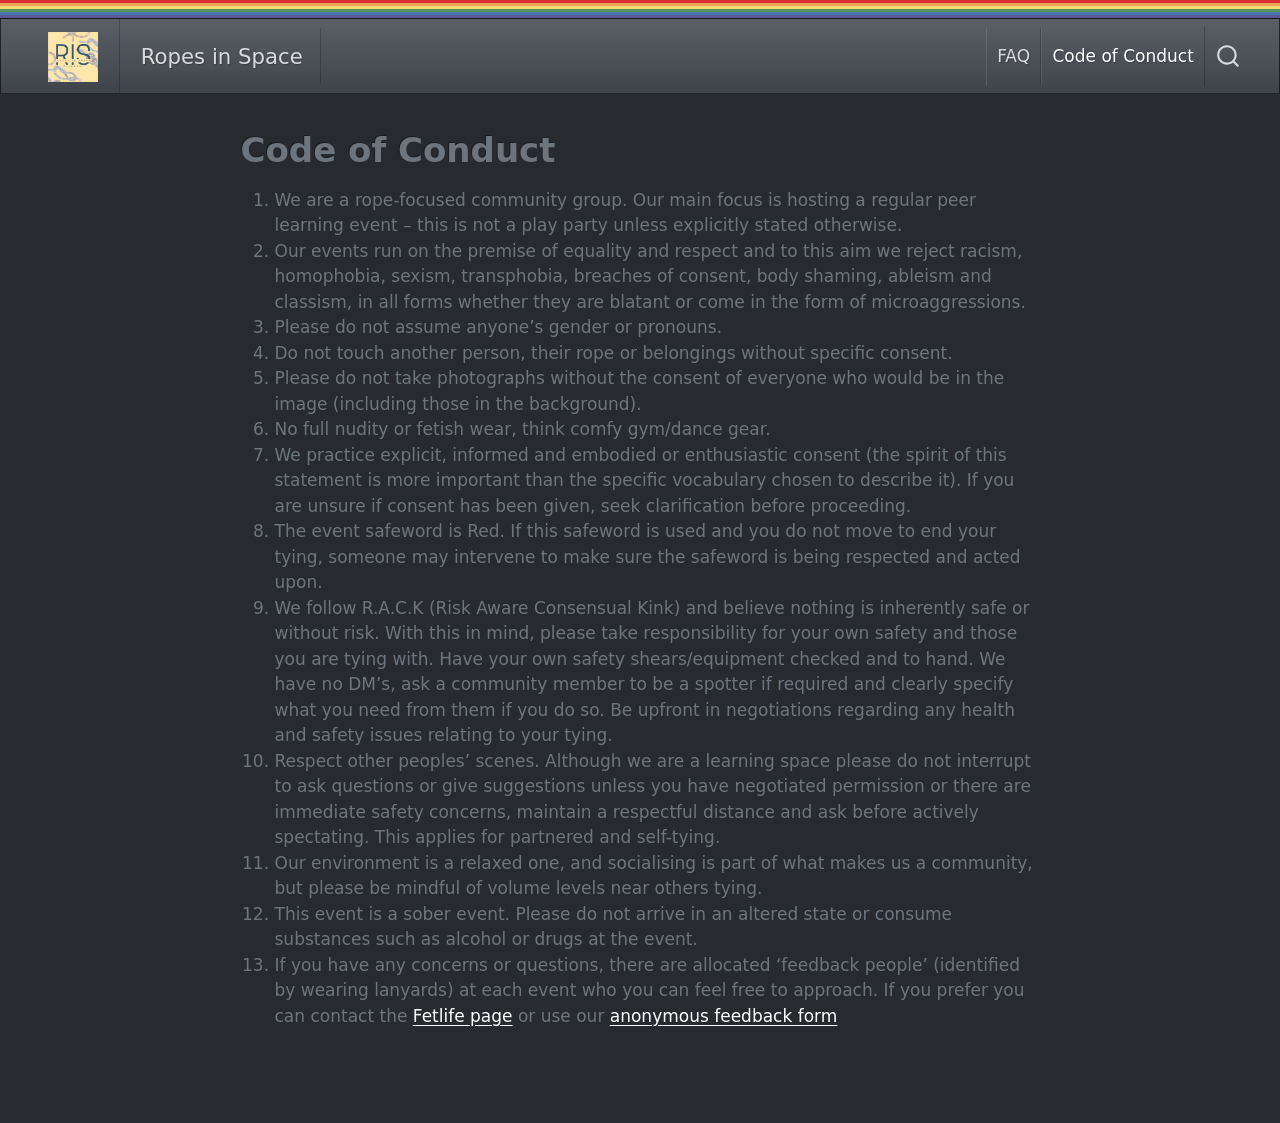
==== docs/codeofconduct.html @ 4fb660e4 "first draft" ====
<!DOCTYPE html>
<html xmlns="http://www.w3.org/1999/xhtml" lang="en" xml:lang="en"><head>

<meta charset="utf-8">
<meta name="generator" content="quarto-1.9.38">

<meta name="viewport" content="width=device-width, initial-scale=1.0, user-scalable=yes">


<title>codeofconduct – Ropes in Space</title>
<style>
/* Default styles provided by pandoc.
** See https://pandoc.org/MANUAL.html#variables-for-html for config info.
*/
code{white-space: pre-wrap;}
span.smallcaps{font-variant: small-caps;}
div.columns{display: flex; gap: min(4vw, 1.5em);}
div.column{flex: auto; overflow-x: auto;}
div.hanging-indent{margin-left: 1.5em; text-indent: -1.5em;}
ul.task-list{list-style: none;}
ul.task-list li input[type="checkbox"] {
  width: 0.8em;
  margin: 0 0.8em 0.2em -1em; /* quarto-specific, see https://github.com/quarto-dev/quarto-cli/issues/4556 */ 
  vertical-align: middle;
}
</style>


<script src="site_libs/quarto-nav/quarto-nav.js"></script>
<script src="site_libs/quarto-nav/headroom.min.js"></script>
<script src="site_libs/clipboard/clipboard.min.js"></script>
<script src="site_libs/quarto-search/autocomplete.umd.js"></script>
<script src="site_libs/quarto-search/fuse.min.js"></script>
<script src="site_libs/quarto-search/quarto-search.js"></script>
<meta name="quarto:offset" content="./">
<link href=".//images/favicon.ico" rel="icon">
<script src="site_libs/quarto-html/quarto.js" type="module"></script>
<script src="site_libs/quarto-html/tabsets/tabsets.js" type="module"></script>
<script src="site_libs/quarto-html/popper.min.js"></script>
<script src="site_libs/quarto-html/tippy.umd.min.js"></script>
<script src="site_libs/quarto-html/anchor.min.js"></script>
<link href="site_libs/quarto-html/tippy.css" rel="stylesheet">
<link href="site_libs/quarto-html/quarto-syntax-highlighting-dark-0a6b7249c26820e032cb0bd839ff02b1.css" rel="stylesheet" id="quarto-text-highlighting-styles">
<script src="site_libs/bootstrap/bootstrap.min.js"></script>
<link href="site_libs/bootstrap/bootstrap-icons.css" rel="stylesheet">
<link href="site_libs/bootstrap/bootstrap-3f2251fd1662f09b24a40c8776ba697e.min.css" rel="stylesheet" append-hash="true" id="quarto-bootstrap" data-mode="dark">
<script id="quarto-search-options" type="application/json">{
  "location": "navbar",
  "copy-button": false,
  "collapse-after": 3,
  "panel-placement": "end",
  "type": "overlay",
  "limit": 50,
  "keyboard-shortcut": [
    "f",
    "/",
    "s"
  ],
  "show-item-context": false,
  "language": {
    "search-no-results-text": "No results",
    "search-matching-documents-text": "matching documents",
    "search-copy-link-title": "Copy link to search",
    "search-hide-matches-text": "Hide additional matches",
    "search-more-match-text": "more match in this document",
    "search-more-matches-text": "more matches in this document",
    "search-clear-button-title": "Clear",
    "search-text-placeholder": "",
    "search-detached-cancel-button-title": "Cancel",
    "search-submit-button-title": "Submit",
    "search-label": "Search"
  }
}</script>


<link rel="stylesheet" href="styles.css">
</head>

<body class="nav-fixed fullcontent quarto-light">

<div id="quarto-search-results"></div>
  <header id="quarto-header" class="headroom fixed-top">
    <nav class="navbar navbar-expand-lg " data-bs-theme="dark">
      <div class="navbar-container container-fluid">
      <div class="navbar-brand-container mx-auto">
    <a href="./index.html" class="navbar-brand navbar-brand-logo">
    <img src="./images/logo.png" alt="" class="navbar-logo light-content">
    <img src="./images/logo.png" alt="" class="navbar-logo dark-content">
    </a>
    <a class="navbar-brand" href="./index.html">
    <span class="navbar-title">Ropes in Space</span>
    </a>
  </div>
            <div id="quarto-search" class="" title="Search"></div>
          <button class="navbar-toggler" type="button" data-bs-toggle="collapse" data-bs-target="#navbarCollapse" aria-controls="navbarCollapse" role="menu" aria-expanded="false" aria-label="Toggle navigation" onclick="if (window.quartoToggleHeadroom) { window.quartoToggleHeadroom(); }">
  <span class="navbar-toggler-icon"></span>
</button>
          <div class="collapse navbar-collapse" id="navbarCollapse">
            <ul class="navbar-nav navbar-nav-scroll ms-auto">
  <li class="nav-item">
    <a class="nav-link" href="./faq.html"> 
<span class="menu-text">FAQ</span></a>
  </li>  
  <li class="nav-item">
    <a class="nav-link active" href="./codeofconduct.html" aria-current="page"> 
<span class="menu-text">Code of Conduct</span></a>
  </li>  
</ul>
          </div> <!-- /navcollapse -->
            <div class="quarto-navbar-tools">
</div>
      </div> <!-- /container-fluid -->
    </nav>
</header>
<!-- content -->
<div id="quarto-content" class="quarto-container page-columns page-rows-contents page-layout-article page-navbar">
<!-- sidebar -->
<!-- margin-sidebar -->
    
<!-- main -->
<main class="content" id="quarto-document-content"><header id="title-block-header" class="quarto-title-block"></header>




<section id="code-of-conduct" class="level1">
<h1>Code of Conduct</h1>
<ol type="1">
<li>We are a rope-focused community group. Our main focus is hosting a regular peer learning event – this is not a play party unless explicitly stated otherwise.</li>
<li>Our events run on the premise of equality and respect and to this aim we reject racism, homophobia, sexism, transphobia, breaches of consent, body shaming, ableism and classism, in all forms whether they are blatant or come in the form of microaggressions.</li>
<li>Please do not assume anyone’s gender or pronouns.</li>
<li>Do not touch another person, their rope or belongings without specific consent.</li>
<li>Please do not take photographs without the consent of everyone who would be in the image (including those in the background).</li>
<li>No full nudity or fetish wear, think comfy gym/dance gear.</li>
<li>We practice explicit, informed and embodied or enthusiastic consent (the spirit of this statement is more important than the specific vocabulary chosen to describe it). If you are unsure if consent has been given, seek clarification before proceeding.</li>
<li>The event safeword is Red. If this safeword is used and you do not move to end your tying, someone may intervene to make sure the safeword is being respected and acted upon.</li>
<li>We follow R.A.C.K (Risk Aware Consensual Kink) and believe nothing is inherently safe or without risk. With this in mind, please take responsibility for your own safety and those you are tying with. Have your own safety shears/equipment checked and to hand. We have no DM’s, ask a community member to be a spotter if required and clearly specify what you need from them if you do so. Be upfront in negotiations regarding any health and safety issues relating to your tying.</li>
<li>Respect other peoples’ scenes. Although we are a learning space please do not interrupt to ask questions or give suggestions unless you have negotiated permission or there are immediate safety concerns, maintain a respectful distance and ask before actively spectating. This applies for partnered and self-tying.</li>
<li>Our environment is a relaxed one, and socialising is part of what makes us a community, but please be mindful of volume levels near others tying.</li>
<li>This event is a sober event. Please do not arrive in an altered state or consume substances such as alcohol or drugs at the event.</li>
<li>If you have any concerns or questions, there are allocated ‘feedback people’ (identified by wearing lanyards) at each event who you can feel free to approach. If you prefer you can contact the <a href="https://fetlife.com/RopesinSpace">Fetlife page</a> or use our <a href="https://cryptpad.fr/form/#/2/form/view/2Kucmewitfv0oagyICsxCB-IBkiVIi0zs49H5VQJM1k/">anonymous feedback form</a></li>
</ol>


</section>

</main> <!-- /main -->
<script id="quarto-html-after-body" type="application/javascript">
  window.document.addEventListener("DOMContentLoaded", function (event) {
    const icon = "";
    const anchorJS = new window.AnchorJS();
    anchorJS.options = {
      placement: 'right',
      icon: icon
    };
    anchorJS.add('.anchored');
    const isCodeAnnotation = (el) => {
      for (const clz of el.classList) {
        if (clz.startsWith('code-annotation-')) {                     
          return true;
        }
      }
      return false;
    }
    const onCopySuccess = function(e) {
      // button target
      const button = e.trigger;
      // don't keep focus
      button.blur();
      // flash "checked"
      button.classList.add('code-copy-button-checked');
      var currentTitle = button.getAttribute("title");
      button.setAttribute("title", "Copied!");
      let tooltip;
      if (window.bootstrap) {
        button.setAttribute("data-bs-toggle", "tooltip");
        button.setAttribute("data-bs-placement", "left");
        button.setAttribute("data-bs-title", "Copied!");
        tooltip = new bootstrap.Tooltip(button, 
          { trigger: "manual", 
            customClass: "code-copy-button-tooltip",
            offset: [0, -8]});
        tooltip.show();    
      }
      setTimeout(function() {
        if (tooltip) {
          tooltip.hide();
          button.removeAttribute("data-bs-title");
          button.removeAttribute("data-bs-toggle");
          button.removeAttribute("data-bs-placement");
        }
        button.setAttribute("title", currentTitle);
        button.classList.remove('code-copy-button-checked');
      }, 1000);
      // clear code selection
      e.clearSelection();
    }
    const getTextToCopy = function(trigger) {
      const outerScaffold = trigger.parentElement.cloneNode(true);
      const codeEl = outerScaffold.querySelector('code');
      for (const childEl of codeEl.children) {
        if (isCodeAnnotation(childEl)) {
          childEl.remove();
        }
      }
      return codeEl.innerText;
    }
    const clipboard = new window.ClipboardJS('.code-copy-button:not([data-in-quarto-modal])', {
      text: getTextToCopy
    });
    clipboard.on('success', onCopySuccess);
    if (window.document.getElementById('quarto-embedded-source-code-modal')) {
      const clipboardModal = new window.ClipboardJS('.code-copy-button[data-in-quarto-modal]', {
        text: getTextToCopy,
        container: window.document.getElementById('quarto-embedded-source-code-modal')
      });
      clipboardModal.on('success', onCopySuccess);
    }
      var localhostRegex = new RegExp(/^(?:http|https):\/\/localhost\:?[0-9]*\//);
      var mailtoRegex = new RegExp(/^mailto:/);
        var filterRegex = new RegExp("https:\/\/ropesinspace\.github\.io");
      var isInternal = (href) => {
          return filterRegex.test(href) || localhostRegex.test(href) || mailtoRegex.test(href);
      }
      // Inspect non-navigation links and adorn them if external
     var links = window.document.querySelectorAll('a[href]:not(.nav-link):not(.navbar-brand):not(.toc-action):not(.sidebar-link):not(.sidebar-item-toggle):not(.pagination-link):not(.no-external):not([aria-hidden]):not(.dropdown-item):not(.quarto-navigation-tool):not(.about-link)');
      for (var i=0; i<links.length; i++) {
        const link = links[i];
        if (!isInternal(link.href)) {
          // undo the damage that might have been done by quarto-nav.js in the case of
          // links that we want to consider external
          if (link.dataset.originalHref !== undefined) {
            link.href = link.dataset.originalHref;
          }
        }
      }
    function tippyHover(el, contentFn, onTriggerFn, onUntriggerFn) {
      const config = {
        allowHTML: true,
        maxWidth: 500,
        delay: 100,
        arrow: false,
        appendTo: function(el) {
            return el.parentElement;
        },
        interactive: true,
        interactiveBorder: 10,
        theme: 'quarto',
        placement: 'bottom-start',
      };
      if (contentFn) {
        config.content = contentFn;
      }
      if (onTriggerFn) {
        config.onTrigger = onTriggerFn;
      }
      if (onUntriggerFn) {
        config.onUntrigger = onUntriggerFn;
      }
      window.tippy(el, config); 
    }
    const noterefs = window.document.querySelectorAll('a[role="doc-noteref"]');
    for (var i=0; i<noterefs.length; i++) {
      const ref = noterefs[i];
      tippyHover(ref, function() {
        // use id or data attribute instead here
        let href = ref.getAttribute('data-footnote-href') || ref.getAttribute('href');
        try { href = new URL(href).hash; } catch {}
        const id = href.replace(/^#\/?/, "");
        const note = window.document.getElementById(id);
        if (note) {
          return note.innerHTML;
        } else {
          return "";
        }
      });
    }
    const xrefs = window.document.querySelectorAll('a.quarto-xref');
    const processXRef = (id, note) => {
      // Strip column container classes
      const stripColumnClz = (el) => {
        el.classList.remove("page-full", "page-columns");
        if (el.children) {
          for (const child of el.children) {
            stripColumnClz(child);
          }
        }
      }
      stripColumnClz(note)
      if (id === null || id.startsWith('sec-')) {
        // Special case sections, only their first couple elements
        const container = document.createElement("div");
        if (note.children && note.children.length > 2) {
          container.appendChild(note.children[0].cloneNode(true));
          for (let i = 1; i < note.children.length; i++) {
            const child = note.children[i];
            if (child.tagName === "P" && child.innerText === "") {
              continue;
            } else {
              container.appendChild(child.cloneNode(true));
              break;
            }
          }
          if (window.Quarto?.typesetMath) {
            window.Quarto.typesetMath(container);
          }
          return container.innerHTML
        } else {
          if (window.Quarto?.typesetMath) {
            window.Quarto.typesetMath(note);
          }
          return note.innerHTML;
        }
      } else {
        // Remove any anchor links if they are present
        const anchorLink = note.querySelector('a.anchorjs-link');
        if (anchorLink) {
          anchorLink.remove();
        }
        if (window.Quarto?.typesetMath) {
          window.Quarto.typesetMath(note);
        }
        if (note.classList.contains("callout")) {
          return note.outerHTML;
        } else {
          return note.innerHTML;
        }
      }
    }
    for (var i=0; i<xrefs.length; i++) {
      const xref = xrefs[i];
      tippyHover(xref, undefined, function(instance) {
        instance.disable();
        let url = xref.getAttribute('href');
        let hash = undefined; 
        if (url.startsWith('#')) {
          hash = url;
        } else {
          try { hash = new URL(url).hash; } catch {}
        }
        if (hash) {
          const id = hash.replace(/^#\/?/, "");
          const note = window.document.getElementById(id);
          if (note !== null) {
            try {
              const html = processXRef(id, note.cloneNode(true));
              instance.setContent(html);
            } finally {
              instance.enable();
              instance.show();
            }
          } else {
            // See if we can fetch this
            fetch(url.split('#')[0])
            .then(res => res.text())
            .then(html => {
              const parser = new DOMParser();
              const htmlDoc = parser.parseFromString(html, "text/html");
              const note = htmlDoc.getElementById(id);
              if (note !== null) {
                const html = processXRef(id, note);
                instance.setContent(html);
              } 
            }).finally(() => {
              instance.enable();
              instance.show();
            });
          }
        } else {
          // See if we can fetch a full url (with no hash to target)
          // This is a special case and we should probably do some content thinning / targeting
          fetch(url)
          .then(res => res.text())
          .then(html => {
            const parser = new DOMParser();
            const htmlDoc = parser.parseFromString(html, "text/html");
            const note = htmlDoc.querySelector('main.content');
            if (note !== null) {
              // This should only happen for chapter cross references
              // (since there is no id in the URL)
              // remove the first header
              if (note.children.length > 0 && note.children[0].tagName === "HEADER") {
                note.children[0].remove();
              }
              const html = processXRef(null, note);
              instance.setContent(html);
            } 
          }).finally(() => {
            instance.enable();
            instance.show();
          });
        }
      }, function(instance) {
      });
    }
        let selectedAnnoteEl;
        const selectorForAnnotation = ( cell, annotation) => {
          let cellAttr = 'data-code-cell="' + cell + '"';
          let lineAttr = 'data-code-annotation="' +  annotation + '"';
          const selector = 'span[' + cellAttr + '][' + lineAttr + ']';
          return selector;
        }
        const selectCodeLines = (annoteEl) => {
          const doc = window.document;
          const targetCell = annoteEl.getAttribute("data-target-cell");
          const targetAnnotation = annoteEl.getAttribute("data-target-annotation");
          const annoteSpan = window.document.querySelector(selectorForAnnotation(targetCell, targetAnnotation));
          const lines = annoteSpan.getAttribute("data-code-lines").split(",");
          const lineIds = lines.map((line) => {
            return targetCell + "-" + line;
          })
          let top = null;
          let height = null;
          let parent = null;
          if (lineIds.length > 0) {
              //compute the position of the single el (top and bottom and make a div)
              const el = window.document.getElementById(lineIds[0]);
              top = el.offsetTop;
              height = el.offsetHeight;
              parent = el.parentElement.parentElement;
            if (lineIds.length > 1) {
              const lastEl = window.document.getElementById(lineIds[lineIds.length - 1]);
              const bottom = lastEl.offsetTop + lastEl.offsetHeight;
              height = bottom - top;
            }
            if (top !== null && height !== null && parent !== null) {
              // cook up a div (if necessary) and position it 
              let div = window.document.getElementById("code-annotation-line-highlight");
              if (div === null) {
                div = window.document.createElement("div");
                div.setAttribute("id", "code-annotation-line-highlight");
                div.style.position = 'absolute';
                parent.appendChild(div);
              }
              div.style.top = top - 2 + "px";
              div.style.height = height + 4 + "px";
              div.style.left = 0;
              let gutterDiv = window.document.getElementById("code-annotation-line-highlight-gutter");
              if (gutterDiv === null) {
                gutterDiv = window.document.createElement("div");
                gutterDiv.setAttribute("id", "code-annotation-line-highlight-gutter");
                gutterDiv.style.position = 'absolute';
                const codeCell = window.document.getElementById(targetCell);
                const gutter = codeCell.querySelector('.code-annotation-gutter');
                gutter.appendChild(gutterDiv);
              }
              gutterDiv.style.top = top - 2 + "px";
              gutterDiv.style.height = height + 4 + "px";
            }
            selectedAnnoteEl = annoteEl;
          }
        };
        const unselectCodeLines = () => {
          const elementsIds = ["code-annotation-line-highlight", "code-annotation-line-highlight-gutter"];
          elementsIds.forEach((elId) => {
            const div = window.document.getElementById(elId);
            if (div) {
              div.remove();
            }
          });
          selectedAnnoteEl = undefined;
        };
          // Handle positioning of the toggle
      window.addEventListener(
        "resize",
        throttle(() => {
          elRect = undefined;
          if (selectedAnnoteEl) {
            selectCodeLines(selectedAnnoteEl);
          }
        }, 10)
      );
      function throttle(fn, ms) {
      let throttle = false;
      let timer;
        return (...args) => {
          if(!throttle) { // first call gets through
              fn.apply(this, args);
              throttle = true;
          } else { // all the others get throttled
              if(timer) clearTimeout(timer); // cancel #2
              timer = setTimeout(() => {
                fn.apply(this, args);
                timer = throttle = false;
              }, ms);
          }
        };
      }
        // Attach click handler to the DT
        const annoteDls = window.document.querySelectorAll('dt[data-target-cell]');
        for (const annoteDlNode of annoteDls) {
          annoteDlNode.addEventListener('click', (event) => {
            const clickedEl = event.target;
            if (clickedEl !== selectedAnnoteEl) {
              unselectCodeLines();
              const activeEl = window.document.querySelector('dt[data-target-cell].code-annotation-active');
              if (activeEl) {
                activeEl.classList.remove('code-annotation-active');
              }
              selectCodeLines(clickedEl);
              clickedEl.classList.add('code-annotation-active');
            } else {
              // Unselect the line
              unselectCodeLines();
              clickedEl.classList.remove('code-annotation-active');
            }
          });
        }
    const findCites = (el) => {
      const parentEl = el.parentElement;
      if (parentEl) {
        const cites = parentEl.dataset.cites;
        if (cites) {
          return {
            el,
            cites: cites.split(' ')
          };
        } else {
          return findCites(el.parentElement)
        }
      } else {
        return undefined;
      }
    };
    var bibliorefs = window.document.querySelectorAll('a[role="doc-biblioref"]');
    for (var i=0; i<bibliorefs.length; i++) {
      const ref = bibliorefs[i];
      const citeInfo = findCites(ref);
      if (citeInfo) {
        tippyHover(citeInfo.el, function() {
          var popup = window.document.createElement('div');
          citeInfo.cites.forEach(function(cite) {
            var citeDiv = window.document.createElement('div');
            citeDiv.classList.add('hanging-indent');
            citeDiv.classList.add('csl-entry');
            var biblioDiv = window.document.getElementById('ref-' + cite);
            if (biblioDiv) {
              citeDiv.innerHTML = biblioDiv.innerHTML;
            }
            popup.appendChild(citeDiv);
          });
          return popup.innerHTML;
        });
      }
    }
  });
  </script>
</div> <!-- /content -->




</body></html>
---- docs/site_libs/quarto-html/tippy.css ----
.tippy-box[data-animation=fade][data-state=hidden]{opacity:0}[data-tippy-root]{max-width:calc(100vw - 10px)}.tippy-box{position:relative;background-color:#333;color:#fff;border-radius:4px;font-size:14px;line-height:1.4;white-space:normal;outline:0;transition-property:transform,visibility,opacity}.tippy-box[data-placement^=top]>.tippy-arrow{bottom:0}.tippy-box[data-placement^=top]>.tippy-arrow:before{bottom:-7px;left:0;border-width:8px 8px 0;border-top-color:initial;transform-origin:center top}.tippy-box[data-placement^=bottom]>.tippy-arrow{top:0}.tippy-box[data-placement^=bottom]>.tippy-arrow:before{top:-7px;left:0;border-width:0 8px 8px;border-bottom-color:initial;transform-origin:center bottom}.tippy-box[data-placement^=left]>.tippy-arrow{right:0}.tippy-box[data-placement^=left]>.tippy-arrow:before{border-width:8px 0 8px 8px;border-left-color:initial;right:-7px;transform-origin:center left}.tippy-box[data-placement^=right]>.tippy-arrow{left:0}.tippy-box[data-placement^=right]>.tippy-arrow:before{left:-7px;border-width:8px 8px 8px 0;border-right-color:initial;transform-origin:center right}.tippy-box[data-inertia][data-state=visible]{transition-timing-function:cubic-bezier(.54,1.5,.38,1.11)}.tippy-arrow{width:16px;height:16px;color:#333}.tippy-arrow:before{content:"";position:absolute;border-color:transparent;border-style:solid}.tippy-content{position:relative;padding:5px 9px;z-index:1}
---- docs/site_libs/quarto-html/quarto-syntax-highlighting-dark-0a6b7249c26820e032cb0bd839ff02b1.css ----
/* quarto syntax highlight colors */
:root {
  --quarto-hl-al-color: #f07178;
  --quarto-hl-an-color: #d4d0ab;
  --quarto-hl-at-color: #00e0e0;
  --quarto-hl-bn-color: #d4d0ab;
  --quarto-hl-bu-color: #abe338;
  --quarto-hl-ch-color: #abe338;
  --quarto-hl-co-color: #f8f8f2;
  --quarto-hl-cv-color: #ffd700;
  --quarto-hl-cn-color: #ffd700;
  --quarto-hl-cf-color: #ffa07a;
  --quarto-hl-dt-color: #ffa07a;
  --quarto-hl-dv-color: #d4d0ab;
  --quarto-hl-do-color: #f8f8f2;
  --quarto-hl-er-color: #f07178;
  --quarto-hl-ex-color: #00e0e0;
  --quarto-hl-fl-color: #d4d0ab;
  --quarto-hl-fu-color: #ffa07a;
  --quarto-hl-im-color: #abe338;
  --quarto-hl-in-color: #d4d0ab;
  --quarto-hl-kw-color: #ffa07a;
  --quarto-hl-op-color: #ffa07a;
  --quarto-hl-ot-color: #00e0e0;
  --quarto-hl-pp-color: #dcc6e0;
  --quarto-hl-re-color: #00e0e0;
  --quarto-hl-sc-color: #abe338;
  --quarto-hl-ss-color: #abe338;
  --quarto-hl-st-color: #abe338;
  --quarto-hl-va-color: #00e0e0;
  --quarto-hl-vs-color: #abe338;
  --quarto-hl-wa-color: #dcc6e0;
}

/* other quarto variables */
:root {
  --quarto-font-monospace: SFMono-Regular, Menlo, Monaco, Consolas, "Liberation Mono", "Courier New", monospace;
}

/* syntax highlight based on Pandoc's rules */
pre > code.sourceCode > span {
  color: #f8f8f2;
}

code.sourceCode > span {
  color: #f8f8f2;
}

div.sourceCode,
div.sourceCode pre.sourceCode {
  color: #f8f8f2;
}

/* Normal */
code span {
  color: #f8f8f2;
}

/* Alert */
code span.al {
  color: #f07178;
}

/* Annotation */
code span.an {
  color: #d4d0ab;
}

/* Attribute */
code span.at {
  color: #00e0e0;
}

/* BaseN */
code span.bn {
  color: #d4d0ab;
}

/* BuiltIn */
code span.bu {
  color: #abe338;
}

/* ControlFlow */
code span.cf {
  font-weight: bold;
  color: #ffa07a;
}

/* Char */
code span.ch {
  color: #abe338;
}

/* Constant */
code span.cn {
  color: #ffd700;
}

/* Comment */
code span.co {
  font-style: italic;
  color: #f8f8f2;
}

/* CommentVar */
code span.cv {
  color: #ffd700;
}

/* Documentation */
code span.do {
  color: #f8f8f2;
}

/* DataType */
code span.dt {
  color: #ffa07a;
}

/* DecVal */
code span.dv {
  color: #d4d0ab;
}

/* Error */
code span.er {
  color: #f07178;
  text-decoration: underline;
}

/* Extension */
code span.ex {
  font-weight: bold;
  color: #00e0e0;
}

/* Float */
code span.fl {
  color: #d4d0ab;
}

/* Function */
code span.fu {
  color: #ffa07a;
}

/* Import */
code span.im {
  color: #abe338;
}

/* Information */
code span.in {
  color: #d4d0ab;
}

/* Keyword */
code span.kw {
  font-weight: bold;
  color: #ffa07a;
}

/* Operator */
code span.op {
  color: #ffa07a;
}

/* Other */
code span.ot {
  color: #00e0e0;
}

/* Preprocessor */
code span.pp {
  color: #dcc6e0;
}

/* RegionMarker */
code span.re {
  background-color: #f8f8f2;
  color: #00e0e0;
}

/* SpecialChar */
code span.sc {
  color: #abe338;
}

/* SpecialString */
code span.ss {
  color: #abe338;
}

/* String */
code span.st {
  color: #abe338;
}

/* Variable */
code span.va {
  color: #00e0e0;
}

/* VerbatimString */
code span.vs {
  color: #abe338;
}

/* Warning */
code span.wa {
  color: #dcc6e0;
}

.prevent-inlining {
  content: "</";
}

/*# sourceMappingURL=175367c052bafc98bd680af3479823f0.css.map */
---- docs/styles.css ----
/* css styles */

.navbar-logo {
  max-height: 50px;
}

:root {
  --red: #DD2E32; 
  --orange: #F2A458;
  --yellow: #F5DC70;
  --green: #59935B;
  --blue: #467AAC;
  --purple: #61589C; 
  --grey: #2C3E4F;
}

/* rainbow borders */
nav {
  margin-top: 18px;
  box-shadow: 0 -3px 0 0px var(--purple),
              0 -6px 0 0px var(--blue),
              0 -9px 0 0px var(--green),
              0 -12px 0 0px var(--yellow),
              0 -15px 0 0px var(--orange),
              0 -18px 0 0px var(--red);
}

.hexes a { display: inline-block; 
           width: 20%; 
           padding: 0;
           margin: 0;}
.hexes img { width: 100%; padding: 0; border: 0; margin: 0; }
.hexrow { display: block; clear: both; margin-top: -2.5%;}
.hexrow:nth-child(1) { margin-top: 0; }
.hexrow:nth-child(2), .hexrow:nth-child(4) { 
  padding-left: 10%; 
  padding-right: 10%;}
.hexrow:nth-child(2) a, .hexrow:nth-child(4) a { width: 25%; }

.hex {
  float: right; 
  width:150px; 
  margin:0px 20px;
}

.reslist, .paperlist {
  list-style-type: none;
}

.reslist li > div:first-child {
  width: 20%;
  max-width: 150px;
  min-width: 50px;
  vertical-align: top;
  float: left;
}

.reslist li div:nth-child(2) {
  margin-left: 22.5%;
}

.reslist li > div:first-child img {
    display: block;
    width: 100%;
}

.paperlist h3 {
  font-size: 120%;
}

.paperlist .abstract {
  font-style: italic;
}

.paperlist .authors {
  overflow: hidden;
  text-overflow: ellipsis;
  display: -webkit-box;
  -webkit-line-clamp: 2;
  -webkit-box-orient: vertical;
}

.quarto-title-meta-contents {
  overflow-y: auto;
  display: -webkit-box;
  -webkit-line-clamp: 5;
  -webkit-box-orient: vertical;
}
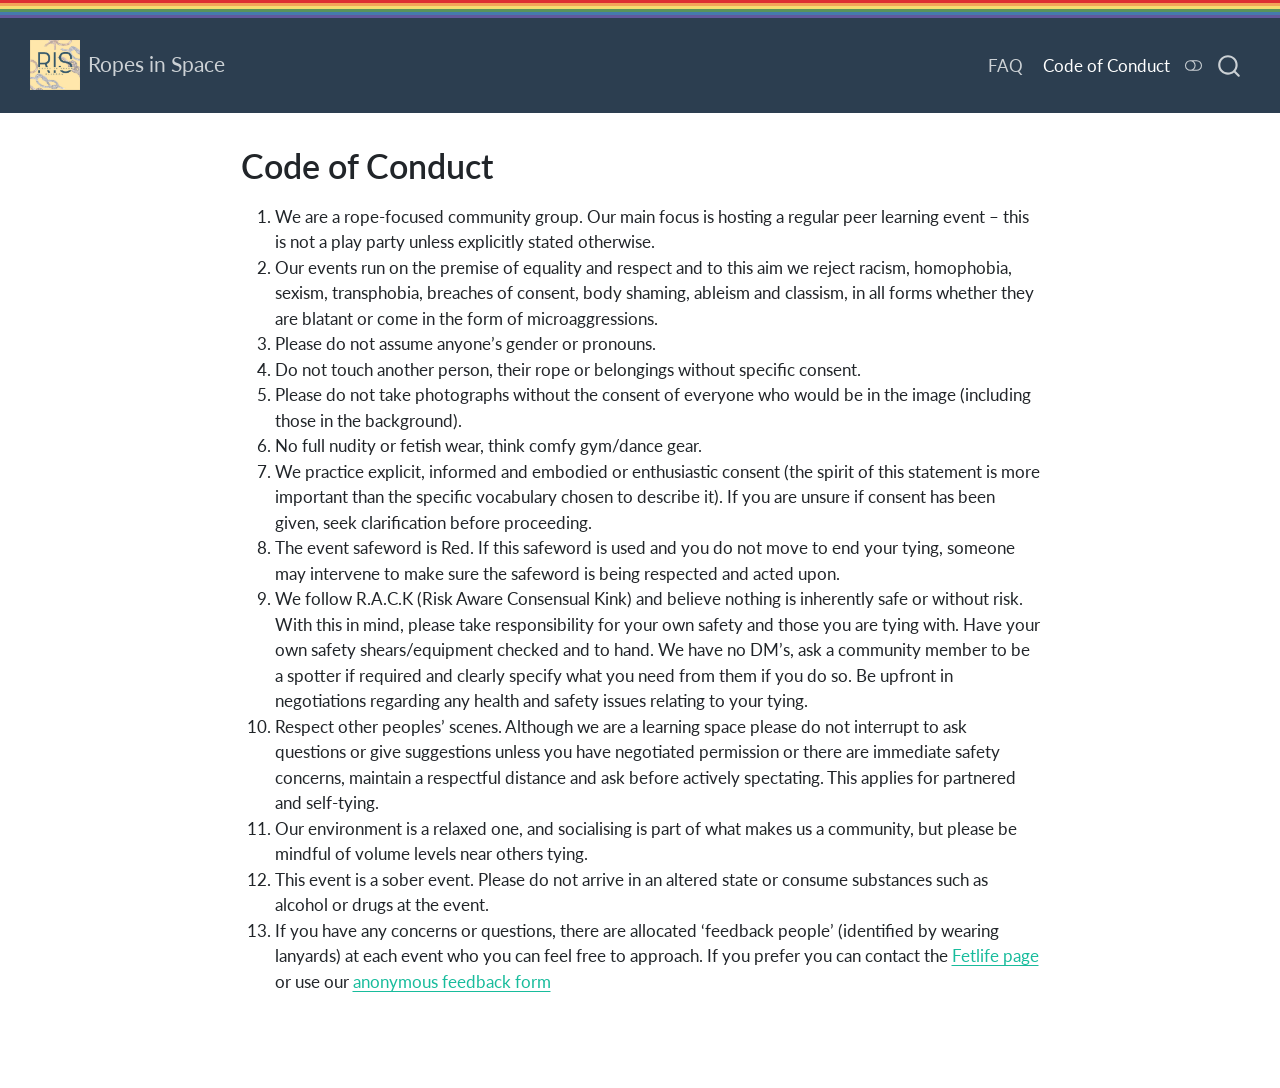
==== commit 949b04ac: "dark/light themes" ====
--- a/docs/codeofconduct.html
+++ b/docs/codeofconduct.html
@@ -40,10 +40,14 @@
 <script src="site_libs/quarto-html/tippy.umd.min.js"></script>
 <script src="site_libs/quarto-html/anchor.min.js"></script>
 <link href="site_libs/quarto-html/tippy.css" rel="stylesheet">
-<link href="site_libs/quarto-html/quarto-syntax-highlighting-dark-0a6b7249c26820e032cb0bd839ff02b1.css" rel="stylesheet" id="quarto-text-highlighting-styles">
+<link href="site_libs/quarto-html/quarto-syntax-highlighting-15634bcf2e68342d4ad2dfa704d543f6.css" rel="stylesheet" class="quarto-color-scheme" id="quarto-text-highlighting-styles">
+<link href="site_libs/quarto-html/quarto-syntax-highlighting-dark-0a6b7249c26820e032cb0bd839ff02b1.css" rel="stylesheet" class="quarto-color-scheme quarto-color-alternate" id="quarto-text-highlighting-styles">
+<link href="site_libs/quarto-html/quarto-syntax-highlighting-15634bcf2e68342d4ad2dfa704d543f6.css" rel="stylesheet" class="quarto-color-scheme-extra" id="quarto-text-highlighting-styles">
 <script src="site_libs/bootstrap/bootstrap.min.js"></script>
 <link href="site_libs/bootstrap/bootstrap-icons.css" rel="stylesheet">
-<link href="site_libs/bootstrap/bootstrap-3f2251fd1662f09b24a40c8776ba697e.min.css" rel="stylesheet" append-hash="true" id="quarto-bootstrap" data-mode="dark">
+<link href="site_libs/bootstrap/bootstrap-6033a600180109c3731f6a886c29932c.min.css" rel="stylesheet" append-hash="true" class="quarto-color-scheme" id="quarto-bootstrap" data-mode="light">
+<link href="site_libs/bootstrap/bootstrap-dark-5685cd926c25366c96d9f1407e584118.min.css" rel="stylesheet" append-hash="true" class="quarto-color-scheme quarto-color-alternate" id="quarto-bootstrap" data-mode="dark">
+<link href="site_libs/bootstrap/bootstrap-6033a600180109c3731f6a886c29932c.min.css" rel="stylesheet" append-hash="true" class="quarto-color-scheme-extra" id="quarto-bootstrap" data-mode="light">
 <script id="quarto-search-options" type="application/json">{
   "location": "navbar",
   "copy-button": false,
@@ -76,7 +80,169 @@
 <link rel="stylesheet" href="styles.css">
 </head>
 
-<body class="nav-fixed fullcontent quarto-light">
+<body class="nav-fixed fullcontent quarto-light"><script id="quarto-html-before-body" type="application/javascript">
+    const toggleBodyColorMode = (bsSheetEl) => {
+      const mode = bsSheetEl.getAttribute("data-mode");
+      const bodyEl = window.document.querySelector("body");
+      if (mode === "dark") {
+        bodyEl.classList.add("quarto-dark");
+        bodyEl.classList.remove("quarto-light");
+      } else {
+        bodyEl.classList.add("quarto-light");
+        bodyEl.classList.remove("quarto-dark");
+      }
+    }
+    const toggleBodyColorPrimary = () => {
+      const bsSheetEl = window.document.querySelector("link#quarto-bootstrap:not([rel=disabled-stylesheet])");
+      if (bsSheetEl) {
+        toggleBodyColorMode(bsSheetEl);
+      }
+    }
+    const setColorSchemeToggle = (alternate) => {
+      const toggles = window.document.querySelectorAll('.quarto-color-scheme-toggle');
+      for (let i=0; i < toggles.length; i++) {
+        const toggle = toggles[i];
+        if (toggle) {
+          if (alternate) {
+            toggle.classList.add("alternate");
+          } else {
+            toggle.classList.remove("alternate");
+          }
+        }
+      }
+    };
+    const toggleColorMode = (alternate) => {
+      // Switch the stylesheets
+      const primaryStylesheets = window.document.querySelectorAll('link.quarto-color-scheme:not(.quarto-color-alternate)');
+      const alternateStylesheets = window.document.querySelectorAll('link.quarto-color-scheme.quarto-color-alternate');
+      manageTransitions('#quarto-margin-sidebar .nav-link', false);
+      if (alternate) {
+        // note: dark is layered on light, we don't disable primary!
+        enableStylesheet(alternateStylesheets);
+        for (const sheetNode of alternateStylesheets) {
+          if (sheetNode.id === "quarto-bootstrap") {
+            toggleBodyColorMode(sheetNode);
+          }
+        }
+      } else {
+        disableStylesheet(alternateStylesheets);
+        enableStylesheet(primaryStylesheets)
+        toggleBodyColorPrimary();
+      }
+      manageTransitions('#quarto-margin-sidebar .nav-link', true);
+      // Switch the toggles
+      setColorSchemeToggle(alternate)
+      // Hack to workaround the fact that safari doesn't
+      // properly recolor the scrollbar when toggling (#1455)
+      if (navigator.userAgent.indexOf('Safari') > 0 && navigator.userAgent.indexOf('Chrome') == -1) {
+        manageTransitions("body", false);
+        window.scrollTo(0, 1);
+        setTimeout(() => {
+          window.scrollTo(0, 0);
+          manageTransitions("body", true);
+        }, 40);
+      }
+    }
+    const disableStylesheet = (stylesheets) => {
+      for (let i=0; i < stylesheets.length; i++) {
+        const stylesheet = stylesheets[i];
+        stylesheet.rel = 'disabled-stylesheet';
+      }
+    }
+    const enableStylesheet = (stylesheets) => {
+      for (let i=0; i < stylesheets.length; i++) {
+        const stylesheet = stylesheets[i];
+        if(stylesheet.rel !== 'stylesheet') { // for Chrome, which will still FOUC without this check
+          stylesheet.rel = 'stylesheet';
+        }
+      }
+    }
+    const manageTransitions = (selector, allowTransitions) => {
+      const els = window.document.querySelectorAll(selector);
+      for (let i=0; i < els.length; i++) {
+        const el = els[i];
+        if (allowTransitions) {
+          el.classList.remove('notransition');
+        } else {
+          el.classList.add('notransition');
+        }
+      }
+    }
+    const isFileUrl = () => {
+      return window.location.protocol === 'file:';
+    }
+    const hasAlternateSentinel = () => {
+      let styleSentinel = getColorSchemeSentinel();
+      if (styleSentinel !== null) {
+        return styleSentinel === "alternate";
+      } else {
+        return false;
+      }
+    }
+    const setStyleSentinel = (alternate) => {
+      const value = alternate ? "alternate" : "default";
+      if (!isFileUrl()) {
+        window.localStorage.setItem("quarto-color-scheme", value);
+      } else {
+        localAlternateSentinel = value;
+      }
+    }
+    const getColorSchemeSentinel = () => {
+      if (!isFileUrl()) {
+        const storageValue = window.localStorage.getItem("quarto-color-scheme");
+        return storageValue != null ? storageValue : localAlternateSentinel;
+      } else {
+        return localAlternateSentinel;
+      }
+    }
+    const toggleGiscusIfUsed = (isAlternate, darkModeDefault) => {
+      const baseTheme = document.querySelector('#giscus-base-theme')?.value ?? 'light';
+      const alternateTheme = document.querySelector('#giscus-alt-theme')?.value ?? 'dark';
+      let newTheme = '';
+      if(authorPrefersDark) {
+        newTheme = isAlternate ? baseTheme : alternateTheme;
+      } else {
+        newTheme = isAlternate ? alternateTheme : baseTheme;
+      }
+      const changeGiscusTheme = () => {
+        // From: https://github.com/giscus/giscus/issues/336
+        const sendMessage = (message) => {
+          const iframe = document.querySelector('iframe.giscus-frame');
+          if (!iframe) return;
+          iframe.contentWindow.postMessage({ giscus: message }, 'https://giscus.app');
+        }
+        sendMessage({
+          setConfig: {
+            theme: newTheme
+          }
+        });
+      }
+      const isGiscussLoaded = window.document.querySelector('iframe.giscus-frame') !== null;
+      if (isGiscussLoaded) {
+        changeGiscusTheme();
+      }
+    };
+    const authorPrefersDark = false;
+    const darkModeDefault = authorPrefersDark;
+      document.querySelector('link#quarto-text-highlighting-styles.quarto-color-scheme-extra').rel = 'disabled-stylesheet';
+      document.querySelector('link#quarto-bootstrap.quarto-color-scheme-extra').rel = 'disabled-stylesheet';
+    let localAlternateSentinel = darkModeDefault ? 'alternate' : 'default';
+    // Dark / light mode switch
+    window.quartoToggleColorScheme = () => {
+      // Read the current dark / light value
+      let toAlternate = !hasAlternateSentinel();
+      toggleColorMode(toAlternate);
+      setStyleSentinel(toAlternate);
+      toggleGiscusIfUsed(toAlternate, darkModeDefault);
+      window.dispatchEvent(new Event('resize'));
+    };
+    // Switch to dark mode if need be
+    if (hasAlternateSentinel()) {
+      toggleColorMode(true);
+    } else {
+      toggleColorMode(false);
+    }
+  </script>
 
 <div id="quarto-search-results"></div>
   <header id="quarto-header" class="headroom fixed-top">
@@ -108,6 +274,7 @@
 </ul>
           </div> <!-- /navcollapse -->
             <div class="quarto-navbar-tools">
+  <a href="" class="quarto-color-scheme-toggle quarto-navigation-tool  px-1" onclick="window.quartoToggleColorScheme(); return false;" title="Toggle dark mode"><i class="bi"></i></a>
 </div>
       </div> <!-- /container-fluid -->
     </nav>
@@ -119,6 +286,7 @@
     
 <!-- main -->
 <main class="content" id="quarto-document-content"><header id="title-block-header" class="quarto-title-block"></header>
+
 
 
 
@@ -147,6 +315,19 @@
 </main> <!-- /main -->
 <script id="quarto-html-after-body" type="application/javascript">
   window.document.addEventListener("DOMContentLoaded", function (event) {
+    // Ensure there is a toggle, if there isn't float one in the top right
+    if (window.document.querySelector('.quarto-color-scheme-toggle') === null) {
+      const a = window.document.createElement('a');
+      a.classList.add('top-right');
+      a.classList.add('quarto-color-scheme-toggle');
+      a.href = "";
+      a.onclick = function() { try { window.quartoToggleColorScheme(); } catch {} return false; };
+      const i = window.document.createElement("i");
+      i.classList.add('bi');
+      a.appendChild(i);
+      window.document.body.appendChild(a);
+    }
+    setColorSchemeToggle(hasAlternateSentinel())
     const icon = "";
     const anchorJS = new window.AnchorJS();
     anchorJS.options = {
--- a/docs/site_libs/quarto-html/quarto-syntax-highlighting-15634bcf2e68342d4ad2dfa704d543f6.css
+++ b/docs/site_libs/quarto-html/quarto-syntax-highlighting-15634bcf2e68342d4ad2dfa704d543f6.css
@@ -0,0 +1,236 @@
+/* quarto syntax highlight colors */
+:root {
+  --quarto-hl-ot-color: #003B4F;
+  --quarto-hl-at-color: #657422;
+  --quarto-hl-ss-color: #20794D;
+  --quarto-hl-an-color: #5E5E5E;
+  --quarto-hl-fu-color: #4758AB;
+  --quarto-hl-st-color: #20794D;
+  --quarto-hl-cf-color: #003B4F;
+  --quarto-hl-op-color: #5E5E5E;
+  --quarto-hl-er-color: #AD0000;
+  --quarto-hl-bn-color: #AD0000;
+  --quarto-hl-al-color: #AD0000;
+  --quarto-hl-va-color: #111111;
+  --quarto-hl-bu-color: inherit;
+  --quarto-hl-ex-color: inherit;
+  --quarto-hl-pp-color: #AD0000;
+  --quarto-hl-in-color: #5E5E5E;
+  --quarto-hl-vs-color: #20794D;
+  --quarto-hl-wa-color: #5E5E5E;
+  --quarto-hl-do-color: #5E5E5E;
+  --quarto-hl-im-color: #00769E;
+  --quarto-hl-ch-color: #20794D;
+  --quarto-hl-dt-color: #AD0000;
+  --quarto-hl-fl-color: #AD0000;
+  --quarto-hl-co-color: #5E5E5E;
+  --quarto-hl-cv-color: #5E5E5E;
+  --quarto-hl-cn-color: #8f5902;
+  --quarto-hl-sc-color: #5E5E5E;
+  --quarto-hl-dv-color: #AD0000;
+  --quarto-hl-kw-color: #003B4F;
+}
+
+/* other quarto variables */
+:root {
+  --quarto-font-monospace: SFMono-Regular, Menlo, Monaco, Consolas, "Liberation Mono", "Courier New", monospace;
+}
+
+/* syntax highlight based on Pandoc's rules */
+pre > code.sourceCode > span {
+  color: #003B4F;
+}
+
+code.sourceCode > span {
+  color: #003B4F;
+}
+
+div.sourceCode,
+div.sourceCode pre.sourceCode {
+  color: #003B4F;
+}
+
+/* Normal */
+code span {
+  color: #003B4F;
+}
+
+/* Alert */
+code span.al {
+  color: #AD0000;
+  font-style: inherit;
+}
+
+/* Annotation */
+code span.an {
+  color: #5E5E5E;
+  font-style: inherit;
+}
+
+/* Attribute */
+code span.at {
+  color: #657422;
+  font-style: inherit;
+}
+
+/* BaseN */
+code span.bn {
+  color: #AD0000;
+  font-style: inherit;
+}
+
+/* BuiltIn */
+code span.bu {
+  font-style: inherit;
+}
+
+/* ControlFlow */
+code span.cf {
+  color: #003B4F;
+  font-weight: bold;
+  font-style: inherit;
+}
+
+/* Char */
+code span.ch {
+  color: #20794D;
+  font-style: inherit;
+}
+
+/* Constant */
+code span.cn {
+  color: #8f5902;
+  font-style: inherit;
+}
+
+/* Comment */
+code span.co {
+  color: #5E5E5E;
+  font-style: inherit;
+}
+
+/* CommentVar */
+code span.cv {
+  color: #5E5E5E;
+  font-style: italic;
+}
+
+/* Documentation */
+code span.do {
+  color: #5E5E5E;
+  font-style: italic;
+}
+
+/* DataType */
+code span.dt {
+  color: #AD0000;
+  font-style: inherit;
+}
+
+/* DecVal */
+code span.dv {
+  color: #AD0000;
+  font-style: inherit;
+}
+
+/* Error */
+code span.er {
+  color: #AD0000;
+  font-style: inherit;
+}
+
+/* Extension */
+code span.ex {
+  font-style: inherit;
+}
+
+/* Float */
+code span.fl {
+  color: #AD0000;
+  font-style: inherit;
+}
+
+/* Function */
+code span.fu {
+  color: #4758AB;
+  font-style: inherit;
+}
+
+/* Import */
+code span.im {
+  color: #00769E;
+  font-style: inherit;
+}
+
+/* Information */
+code span.in {
+  color: #5E5E5E;
+  font-style: inherit;
+}
+
+/* Keyword */
+code span.kw {
+  color: #003B4F;
+  font-weight: bold;
+  font-style: inherit;
+}
+
+/* Operator */
+code span.op {
+  color: #5E5E5E;
+  font-style: inherit;
+}
+
+/* Other */
+code span.ot {
+  color: #003B4F;
+  font-style: inherit;
+}
+
+/* Preprocessor */
+code span.pp {
+  color: #AD0000;
+  font-style: inherit;
+}
+
+/* SpecialChar */
+code span.sc {
+  color: #5E5E5E;
+  font-style: inherit;
+}
+
+/* SpecialString */
+code span.ss {
+  color: #20794D;
+  font-style: inherit;
+}
+
+/* String */
+code span.st {
+  color: #20794D;
+  font-style: inherit;
+}
+
+/* Variable */
+code span.va {
+  color: #111111;
+  font-style: inherit;
+}
+
+/* VerbatimString */
+code span.vs {
+  color: #20794D;
+  font-style: inherit;
+}
+
+/* Warning */
+code span.wa {
+  color: #5E5E5E;
+  font-style: italic;
+}
+
+.prevent-inlining {
+  content: "</";
+}
+
+/*# sourceMappingURL=f23921c56f73e400b49028c9186a1aa0.css.map */
--- a/docs/site_libs/quarto-html/quarto-syntax-highlighting-15634bcf2e68342d4ad2dfa704d543f6.css
+++ b/docs/site_libs/quarto-html/quarto-syntax-highlighting-15634bcf2e68342d4ad2dfa704d543f6.css
@@ -0,0 +1,236 @@
+/* quarto syntax highlight colors */
+:root {
+  --quarto-hl-ot-color: #003B4F;
+  --quarto-hl-at-color: #657422;
+  --quarto-hl-ss-color: #20794D;
+  --quarto-hl-an-color: #5E5E5E;
+  --quarto-hl-fu-color: #4758AB;
+  --quarto-hl-st-color: #20794D;
+  --quarto-hl-cf-color: #003B4F;
+  --quarto-hl-op-color: #5E5E5E;
+  --quarto-hl-er-color: #AD0000;
+  --quarto-hl-bn-color: #AD0000;
+  --quarto-hl-al-color: #AD0000;
+  --quarto-hl-va-color: #111111;
+  --quarto-hl-bu-color: inherit;
+  --quarto-hl-ex-color: inherit;
+  --quarto-hl-pp-color: #AD0000;
+  --quarto-hl-in-color: #5E5E5E;
+  --quarto-hl-vs-color: #20794D;
+  --quarto-hl-wa-color: #5E5E5E;
+  --quarto-hl-do-color: #5E5E5E;
+  --quarto-hl-im-color: #00769E;
+  --quarto-hl-ch-color: #20794D;
+  --quarto-hl-dt-color: #AD0000;
+  --quarto-hl-fl-color: #AD0000;
+  --quarto-hl-co-color: #5E5E5E;
+  --quarto-hl-cv-color: #5E5E5E;
+  --quarto-hl-cn-color: #8f5902;
+  --quarto-hl-sc-color: #5E5E5E;
+  --quarto-hl-dv-color: #AD0000;
+  --quarto-hl-kw-color: #003B4F;
+}
+
+/* other quarto variables */
+:root {
+  --quarto-font-monospace: SFMono-Regular, Menlo, Monaco, Consolas, "Liberation Mono", "Courier New", monospace;
+}
+
+/* syntax highlight based on Pandoc's rules */
+pre > code.sourceCode > span {
+  color: #003B4F;
+}
+
+code.sourceCode > span {
+  color: #003B4F;
+}
+
+div.sourceCode,
+div.sourceCode pre.sourceCode {
+  color: #003B4F;
+}
+
+/* Normal */
+code span {
+  color: #003B4F;
+}
+
+/* Alert */
+code span.al {
+  color: #AD0000;
+  font-style: inherit;
+}
+
+/* Annotation */
+code span.an {
+  color: #5E5E5E;
+  font-style: inherit;
+}
+
+/* Attribute */
+code span.at {
+  color: #657422;
+  font-style: inherit;
+}
+
+/* BaseN */
+code span.bn {
+  color: #AD0000;
+  font-style: inherit;
+}
+
+/* BuiltIn */
+code span.bu {
+  font-style: inherit;
+}
+
+/* ControlFlow */
+code span.cf {
+  color: #003B4F;
+  font-weight: bold;
+  font-style: inherit;
+}
+
+/* Char */
+code span.ch {
+  color: #20794D;
+  font-style: inherit;
+}
+
+/* Constant */
+code span.cn {
+  color: #8f5902;
+  font-style: inherit;
+}
+
+/* Comment */
+code span.co {
+  color: #5E5E5E;
+  font-style: inherit;
+}
+
+/* CommentVar */
+code span.cv {
+  color: #5E5E5E;
+  font-style: italic;
+}
+
+/* Documentation */
+code span.do {
+  color: #5E5E5E;
+  font-style: italic;
+}
+
+/* DataType */
+code span.dt {
+  color: #AD0000;
+  font-style: inherit;
+}
+
+/* DecVal */
+code span.dv {
+  color: #AD0000;
+  font-style: inherit;
+}
+
+/* Error */
+code span.er {
+  color: #AD0000;
+  font-style: inherit;
+}
+
+/* Extension */
+code span.ex {
+  font-style: inherit;
+}
+
+/* Float */
+code span.fl {
+  color: #AD0000;
+  font-style: inherit;
+}
+
+/* Function */
+code span.fu {
+  color: #4758AB;
+  font-style: inherit;
+}
+
+/* Import */
+code span.im {
+  color: #00769E;
+  font-style: inherit;
+}
+
+/* Information */
+code span.in {
+  color: #5E5E5E;
+  font-style: inherit;
+}
+
+/* Keyword */
+code span.kw {
+  color: #003B4F;
+  font-weight: bold;
+  font-style: inherit;
+}
+
+/* Operator */
+code span.op {
+  color: #5E5E5E;
+  font-style: inherit;
+}
+
+/* Other */
+code span.ot {
+  color: #003B4F;
+  font-style: inherit;
+}
+
+/* Preprocessor */
+code span.pp {
+  color: #AD0000;
+  font-style: inherit;
+}
+
+/* SpecialChar */
+code span.sc {
+  color: #5E5E5E;
+  font-style: inherit;
+}
+
+/* SpecialString */
+code span.ss {
+  color: #20794D;
+  font-style: inherit;
+}
+
+/* String */
+code span.st {
+  color: #20794D;
+  font-style: inherit;
+}
+
+/* Variable */
+code span.va {
+  color: #111111;
+  font-style: inherit;
+}
+
+/* VerbatimString */
+code span.vs {
+  color: #20794D;
+  font-style: inherit;
+}
+
+/* Warning */
+code span.wa {
+  color: #5E5E5E;
+  font-style: italic;
+}
+
+.prevent-inlining {
+  content: "</";
+}
+
+/*# sourceMappingURL=f23921c56f73e400b49028c9186a1aa0.css.map */
--- a/docs/styles.css
+++ b/docs/styles.css
@@ -24,65 +24,3 @@
               0 -15px 0 0px var(--orange),
               0 -18px 0 0px var(--red);
 }
-
-.hexes a { display: inline-block; 
-           width: 20%; 
-           padding: 0;
-           margin: 0;}
-.hexes img { width: 100%; padding: 0; border: 0; margin: 0; }
-.hexrow { display: block; clear: both; margin-top: -2.5%;}
-.hexrow:nth-child(1) { margin-top: 0; }
-.hexrow:nth-child(2), .hexrow:nth-child(4) { 
-  padding-left: 10%; 
-  padding-right: 10%;}
-.hexrow:nth-child(2) a, .hexrow:nth-child(4) a { width: 25%; }
-
-.hex {
-  float: right; 
-  width:150px; 
-  margin:0px 20px;
-}
-
-.reslist, .paperlist {
-  list-style-type: none;
-}
-
-.reslist li > div:first-child {
-  width: 20%;
-  max-width: 150px;
-  min-width: 50px;
-  vertical-align: top;
-  float: left;
-}
-
-.reslist li div:nth-child(2) {
-  margin-left: 22.5%;
-}
-
-.reslist li > div:first-child img {
-    display: block;
-    width: 100%;
-}
-
-.paperlist h3 {
-  font-size: 120%;
-}
-
-.paperlist .abstract {
-  font-style: italic;
-}
-
-.paperlist .authors {
-  overflow: hidden;
-  text-overflow: ellipsis;
-  display: -webkit-box;
-  -webkit-line-clamp: 2;
-  -webkit-box-orient: vertical;
-}
-
-.quarto-title-meta-contents {
-  overflow-y: auto;
-  display: -webkit-box;
-  -webkit-line-clamp: 5;
-  -webkit-box-orient: vertical;
-}
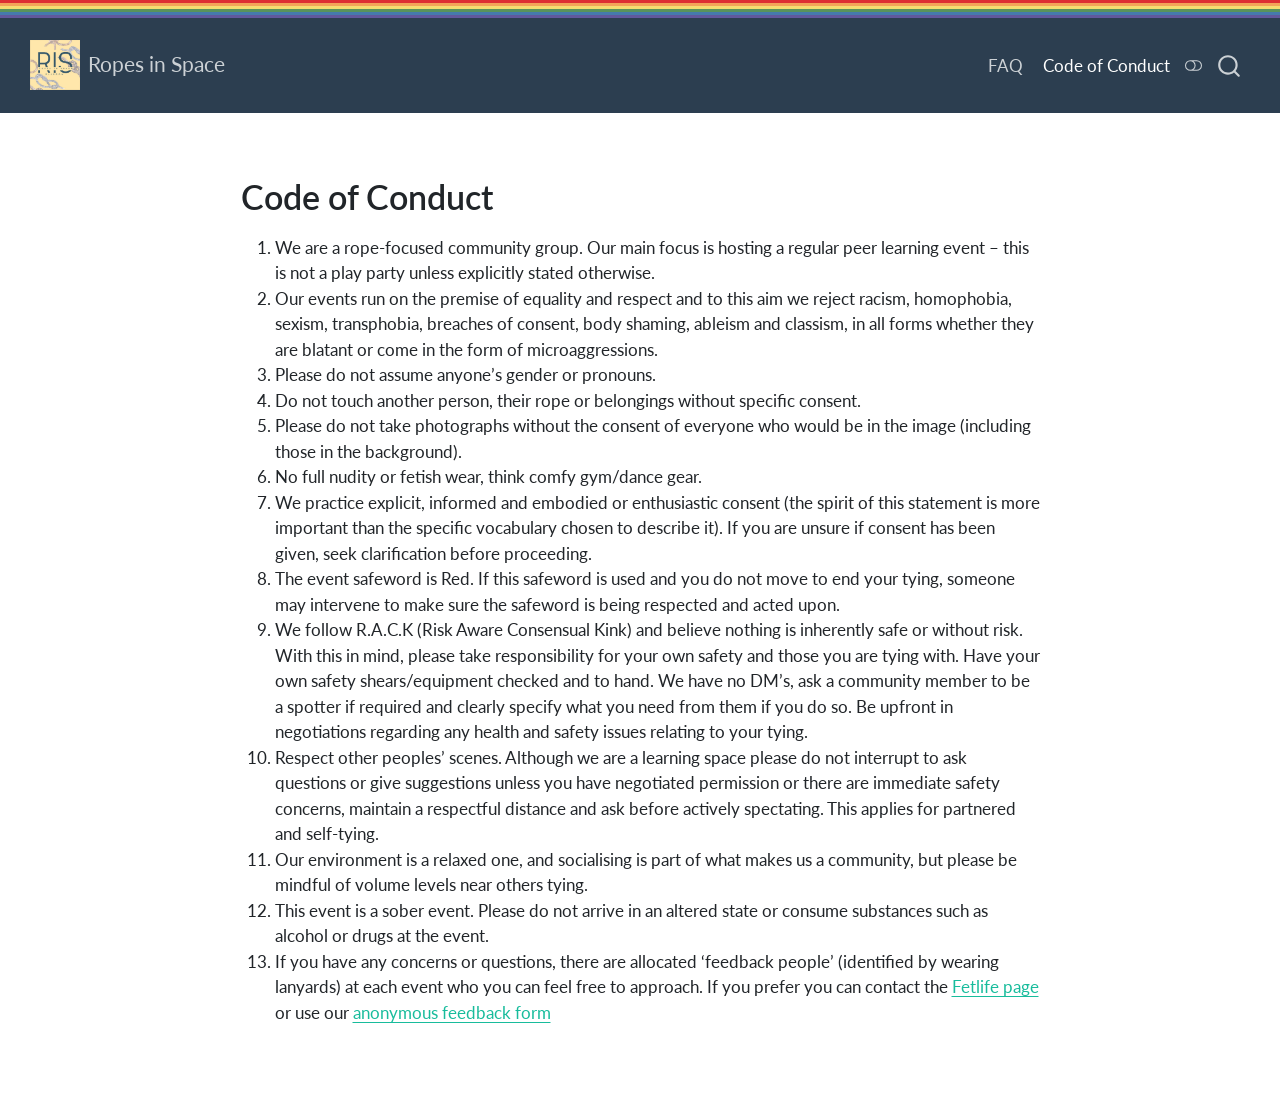
==== commit 248c6dfb: "Remove references to AP" ====
--- a/docs/codeofconduct.html
+++ b/docs/codeofconduct.html
@@ -2,7 +2,7 @@
 <html xmlns="http://www.w3.org/1999/xhtml" lang="en" xml:lang="en"><head>
 
 <meta charset="utf-8">
-<meta name="generator" content="quarto-1.9.38">
+<meta name="generator" content="quarto-1.11.9">
 
 <meta name="viewport" content="width=device-width, initial-scale=1.0, user-scalable=yes">
 
@@ -12,10 +12,13 @@
 /* Default styles provided by pandoc.
 ** See https://pandoc.org/MANUAL.html#variables-for-html for config info.
 */
-code{white-space: pre-wrap;}
 span.smallcaps{font-variant: small-caps;}
-div.columns{display: flex; gap: min(4vw, 1.5em);}
-div.column{flex: auto; overflow-x: auto;}
+div.columns{display: flex; gap: 1.5em;}
+div.column{flex: auto;}
+@media screen {
+div.columns{gap: min(4vw, 1.5em);}
+div.column{overflow-x: auto;}
+}
 div.hanging-indent{margin-left: 1.5em; text-indent: -1.5em;}
 ul.task-list{list-style: none;}
 ul.task-list li input[type="checkbox"] {
@@ -36,18 +39,19 @@
 <link href=".//images/favicon.ico" rel="icon">
 <script src="site_libs/quarto-html/quarto.js" type="module"></script>
 <script src="site_libs/quarto-html/tabsets/tabsets.js" type="module"></script>
+<script src="site_libs/quarto-html/scrollable-regions/scrollable-regions.js" type="module"></script>
 <script src="site_libs/quarto-html/popper.min.js"></script>
 <script src="site_libs/quarto-html/tippy.umd.min.js"></script>
 <script src="site_libs/quarto-html/anchor.min.js"></script>
 <link href="site_libs/quarto-html/tippy.css" rel="stylesheet">
-<link href="site_libs/quarto-html/quarto-syntax-highlighting-15634bcf2e68342d4ad2dfa704d543f6.css" rel="stylesheet" class="quarto-color-scheme" id="quarto-text-highlighting-styles">
-<link href="site_libs/quarto-html/quarto-syntax-highlighting-dark-0a6b7249c26820e032cb0bd839ff02b1.css" rel="stylesheet" class="quarto-color-scheme quarto-color-alternate" id="quarto-text-highlighting-styles">
-<link href="site_libs/quarto-html/quarto-syntax-highlighting-15634bcf2e68342d4ad2dfa704d543f6.css" rel="stylesheet" class="quarto-color-scheme-extra" id="quarto-text-highlighting-styles">
+<link href="site_libs/quarto-html/quarto-syntax-highlighting-63b5708e65d6cd79cd7618c58d0c21e7.css" rel="stylesheet" class="quarto-color-scheme" id="quarto-text-highlighting-styles">
+<link href="site_libs/quarto-html/quarto-syntax-highlighting-dark-447e42e69aaa9833c0ba1b986f430b20.css" rel="stylesheet" class="quarto-color-scheme quarto-color-alternate" id="quarto-text-highlighting-styles">
+<link href="site_libs/quarto-html/quarto-syntax-highlighting-63b5708e65d6cd79cd7618c58d0c21e7.css" rel="stylesheet" class="quarto-color-scheme-extra" id="quarto-text-highlighting-styles">
 <script src="site_libs/bootstrap/bootstrap.min.js"></script>
 <link href="site_libs/bootstrap/bootstrap-icons.css" rel="stylesheet">
-<link href="site_libs/bootstrap/bootstrap-6033a600180109c3731f6a886c29932c.min.css" rel="stylesheet" append-hash="true" class="quarto-color-scheme" id="quarto-bootstrap" data-mode="light">
-<link href="site_libs/bootstrap/bootstrap-dark-5685cd926c25366c96d9f1407e584118.min.css" rel="stylesheet" append-hash="true" class="quarto-color-scheme quarto-color-alternate" id="quarto-bootstrap" data-mode="dark">
-<link href="site_libs/bootstrap/bootstrap-6033a600180109c3731f6a886c29932c.min.css" rel="stylesheet" append-hash="true" class="quarto-color-scheme-extra" id="quarto-bootstrap" data-mode="light">
+<link href="site_libs/bootstrap/bootstrap-cc5e3c4564e6a35ead1008eca639be7c.min.css" rel="stylesheet" append-hash="true" class="quarto-color-scheme" id="quarto-bootstrap" data-mode="light">
+<link href="site_libs/bootstrap/bootstrap-dark-f48fb05cf36c7d3a21b32e8ede64a95a.min.css" rel="stylesheet" append-hash="true" class="quarto-color-scheme quarto-color-alternate" id="quarto-bootstrap" data-mode="dark">
+<link href="site_libs/bootstrap/bootstrap-cc5e3c4564e6a35ead1008eca639be7c.min.css" rel="stylesheet" append-hash="true" class="quarto-color-scheme-extra" id="quarto-bootstrap" data-mode="light">
 <script id="quarto-search-options" type="application/json">{
   "location": "navbar",
   "copy-button": false,
@@ -80,7 +84,7 @@
 <link rel="stylesheet" href="styles.css">
 </head>
 
-<body class="nav-fixed fullcontent quarto-light"><script id="quarto-html-before-body" type="application/javascript">
+<body class="nav-fixed fullcontent quarto-light"><a id="quarto-skip-link" class="visually-hidden-focusable" href="#quarto-document-content">Skip to main content</a><script id="quarto-html-before-body" type="application/javascript">
     const toggleBodyColorMode = (bsSheetEl) => {
       const mode = bsSheetEl.getAttribute("data-mode");
       const bodyEl = window.document.querySelector("body");
@@ -103,6 +107,7 @@
       for (let i=0; i < toggles.length; i++) {
         const toggle = toggles[i];
         if (toggle) {
+          toggle.setAttribute("aria-checked", alternate ? "true" : "false");
           if (alternate) {
             toggle.classList.add("alternate");
           } else {
@@ -132,13 +137,19 @@
       manageTransitions('#quarto-margin-sidebar .nav-link', true);
       // Switch the toggles
       setColorSchemeToggle(alternate)
-      // Hack to workaround the fact that safari doesn't
-      // properly recolor the scrollbar when toggling (#1455)
+    }
+    // Hack to workaround the fact that safari doesn't
+    // properly recolor the scrollbar when toggling (#1455).
+    // Not run on load: stylesheets are set before first paint there, and
+    // scrolling would undo the scroll to a URL fragment (#14973).
+    // The one pixel nudge keeps the reader where they were.
+    const refreshSafariScrollbar = () => {
       if (navigator.userAgent.indexOf('Safari') > 0 && navigator.userAgent.indexOf('Chrome') == -1) {
         manageTransitions("body", false);
-        window.scrollTo(0, 1);
+        const scrollY = window.scrollY;
+        window.scrollTo(0, scrollY > 0 ? scrollY - 1 : 1);
         setTimeout(() => {
-          window.scrollTo(0, 0);
+          window.scrollTo(0, scrollY);
           manageTransitions("body", true);
         }, 40);
       }
@@ -232,6 +243,7 @@
       // Read the current dark / light value
       let toAlternate = !hasAlternateSentinel();
       toggleColorMode(toAlternate);
+      refreshSafariScrollbar();
       setStyleSentinel(toAlternate);
       toggleGiscusIfUsed(toAlternate, darkModeDefault);
       window.dispatchEvent(new Event('resize'));
@@ -246,7 +258,7 @@
 
 <div id="quarto-search-results"></div>
   <header id="quarto-header" class="headroom fixed-top">
-    <nav class="navbar navbar-expand-lg " data-bs-theme="dark">
+    <nav class="navbar navbar-expand-lg " data-bs-theme="dark" aria-label="Site">
       <div class="navbar-container container-fluid">
       <div class="navbar-brand-container mx-auto">
     <a href="./index.html" class="navbar-brand navbar-brand-logo">
@@ -257,8 +269,7 @@
     <span class="navbar-title">Ropes in Space</span>
     </a>
   </div>
-            <div id="quarto-search" class="" title="Search"></div>
-          <button class="navbar-toggler" type="button" data-bs-toggle="collapse" data-bs-target="#navbarCollapse" aria-controls="navbarCollapse" role="menu" aria-expanded="false" aria-label="Toggle navigation" onclick="if (window.quartoToggleHeadroom) { window.quartoToggleHeadroom(); }">
+          <button class="navbar-toggler" type="button" data-bs-toggle="collapse" data-bs-target="#navbarCollapse" aria-controls="navbarCollapse" aria-expanded="false" aria-label="Toggle navigation" onclick="if (window.quartoToggleHeadroom) { window.quartoToggleHeadroom(); }">
   <span class="navbar-toggler-icon"></span>
 </button>
           <div class="collapse navbar-collapse" id="navbarCollapse">
@@ -274,8 +285,9 @@
 </ul>
           </div> <!-- /navcollapse -->
             <div class="quarto-navbar-tools">
-  <a href="" class="quarto-color-scheme-toggle quarto-navigation-tool  px-1" onclick="window.quartoToggleColorScheme(); return false;" title="Toggle dark mode"><i class="bi"></i></a>
+  <button type="button" role="switch" aria-checked="false" class="quarto-color-scheme-toggle quarto-navigation-tool  px-1" onclick="window.quartoToggleColorScheme(); return false;" title="Toggle dark mode" aria-label="Toggle dark mode"><i class="bi"></i></button>
 </div>
+            <div id="quarto-search" class="" title="Search"></div>
       </div> <!-- /container-fluid -->
     </nav>
 </header>
@@ -285,7 +297,7 @@
 <!-- margin-sidebar -->
     
 <!-- main -->
-<main class="content" id="quarto-document-content"><header id="title-block-header" class="quarto-title-block"></header>
+<main class="content" id="quarto-document-content" tabindex="-1"><header id="title-block-header" class="quarto-title-block"></header>
 
 
 
@@ -317,15 +329,50 @@
   window.document.addEventListener("DOMContentLoaded", function (event) {
     // Ensure there is a toggle, if there isn't float one in the top right
     if (window.document.querySelector('.quarto-color-scheme-toggle') === null) {
-      const a = window.document.createElement('a');
-      a.classList.add('top-right');
-      a.classList.add('quarto-color-scheme-toggle');
-      a.href = "";
-      a.onclick = function() { try { window.quartoToggleColorScheme(); } catch {} return false; };
+      const toggle = window.document.createElement('button');
+      toggle.type = "button";
+      toggle.setAttribute("role", "switch");
+      toggle.setAttribute("aria-checked", "false");
+      toggle.classList.add('top-right');
+      toggle.classList.add('quarto-color-scheme-toggle');
+      toggle.setAttribute("aria-label", "Toggle dark mode");
+      toggle.onclick = function() { try { window.quartoToggleColorScheme(); } catch {} return false; };
       const i = window.document.createElement("i");
       i.classList.add('bi');
-      a.appendChild(i);
-      window.document.body.appendChild(a);
+      toggle.appendChild(i);
+      // Put the toggle in a landmark of its own, so that landmark navigation
+      // can reach it.
+      //
+      // The container is always a fresh direct child of body, and the toggle is
+      // never moved into page furniture that the theme or the author controls.
+      // The toggle is positioned against the page, so any ancestor that
+      // establishes a containing block captures it: a positioned element or a
+      // grid for position: absolute, and transform, filter, will-change or
+      // contain for position: fixed. A direct child of body has none of these
+      // to inherit, and the shift when one appears is silent and visual.
+      //
+      // ARIA says a document should have at most one banner, and axe reports a
+      // duplicate whether or not the banners carry distinct labels. So use a
+      // header when the page has no banner yet, and a named region otherwise.
+      //
+      // A header is a banner wherever it sits, unless it is inside sectioning
+      // content, so this cannot just look at the children of body: a custom
+      // page layout wraps the title block header in a plain div. An explicit
+      // role="banner" always counts.
+      const sectioning = 'article, aside, main, nav, section, [role="article"], [role="complementary"], [role="main"], [role="navigation"], [role="region"]';
+      const hasBanner = Array.from(
+        window.document.querySelectorAll('header:not([role]), [role="banner"]')
+      ).some(function(el) {
+        return el.hasAttribute("role") || el.closest(sectioning) === null;
+      });
+      const container = window.document.createElement(hasBanner ? "div" : "header");
+      if (hasBanner) {
+        container.setAttribute("role", "region");
+        container.setAttribute("aria-label", "Toggle dark mode");
+      }
+      container.classList.add('quarto-color-scheme-toggle-container');
+      container.appendChild(toggle);
+      window.document.body.appendChild(container);
     }
     setColorSchemeToggle(hasAlternateSentinel())
     const icon = "";
@@ -404,7 +451,8 @@
           return filterRegex.test(href) || localhostRegex.test(href) || mailtoRegex.test(href);
       }
       // Inspect non-navigation links and adorn them if external
-     var links = window.document.querySelectorAll('a[href]:not(.nav-link):not(.navbar-brand):not(.toc-action):not(.sidebar-link):not(.sidebar-item-toggle):not(.pagination-link):not(.no-external):not([aria-hidden]):not(.dropdown-item):not(.quarto-navigation-tool):not(.about-link)');
+      window.quartoDecorateExternalLinks = function (root) {
+     var links = (root || window.document).querySelectorAll('a[href]:not(.nav-link):not(.navbar-brand):not(.toc-action):not(.sidebar-link):not(.sidebar-item-toggle):not(.pagination-link):not(.no-external):not([aria-hidden]):not(.dropdown-item):not(.quarto-navigation-tool):not(.about-link)');
       for (var i=0; i<links.length; i++) {
         const link = links[i];
         if (!isInternal(link.href)) {
@@ -413,8 +461,69 @@
           if (link.dataset.originalHref !== undefined) {
             link.href = link.dataset.originalHref;
           }
-        }
-      }
+          if (!link.classList.contains('no-external-icon')) {
+          }
+        }
+      }
+      };
+      window.quartoDecorateExternalLinks(window.document);
+    // Esc closes the popup (WCAG 1.4.13) and focus leaving both trigger and
+    // popup closes it (WCAG 2.4.11); tippy handles neither for interactive popups.
+    const hideOnEscAndFocusOut = {
+      name: 'hideOnEscAndFocusOut',
+      defaultValue: true,
+      fn(instance) {
+        const dismiss = () => {
+          // A show scheduled by the trigger delay would otherwise reopen it
+          instance.clearDelayTimeouts();
+          instance.hide();
+        };
+        const onKeyDown = (event) => {
+          if (event.key !== 'Escape') {
+            return;
+          }
+          // Keep Esc from also reaching page handlers (e.g. reveal.js overview),
+          // except an open reveal.js slide menu, which Esc should close too.
+          // The menu handles keys only when its keyboard option is on.
+          const menuHandlesEsc = window.Reveal?.getPlugin?.('menu')?.isOpen() &&
+            window.Reveal.getConfig().menu?.keyboard !== false;
+          if (!menuHandlesEsc) {
+            event.stopPropagation();
+          }
+          if (instance.popper.contains(window.document.activeElement)) {
+            // Disabled while refocusing so the focus trigger does not reopen it
+            instance.disable();
+            instance.reference.focus();
+            instance.enable();
+          }
+          dismiss();
+        };
+        const onFocusOut = (event) => {
+          const target = event.relatedTarget;
+          if (target && !instance.reference.contains(target) &&
+              !instance.popper.contains(target)) {
+            dismiss();
+          }
+        };
+        // On the trigger too: a click trigger (code-annotations: select) has no
+        // blur handling. Attached for the instance's lifetime so leaving the
+        // trigger also cancels a show still pending on the trigger delay.
+        instance.reference.addEventListener('focusout', onFocusOut);
+        return {
+          onShow() {
+            window.document.addEventListener('keydown', onKeyDown, true);
+            instance.popper.addEventListener('focusout', onFocusOut);
+          },
+          onHide() {
+            window.document.removeEventListener('keydown', onKeyDown, true);
+            instance.popper.removeEventListener('focusout', onFocusOut);
+          },
+          onDestroy() {
+            instance.reference.removeEventListener('focusout', onFocusOut);
+          },
+        };
+      },
+    };
     function tippyHover(el, contentFn, onTriggerFn, onUntriggerFn) {
       const config = {
         allowHTML: true,
@@ -428,6 +537,7 @@
         interactiveBorder: 10,
         theme: 'quarto',
         placement: 'bottom-start',
+        plugins: [hideOnEscAndFocusOut],
       };
       if (contentFn) {
         config.content = contentFn;
@@ -590,44 +700,54 @@
           const lineIds = lines.map((line) => {
             return targetCell + "-" + line;
           })
-          let top = null;
-          let height = null;
-          let parent = null;
+          // Each band is positioned against its own containing block, which is
+          // not the offsetParent of the lines, so place it from client rects.
+          const placeBand = (band, firstEl, lastEl, codeBlock) => {
+            const container = band.offsetParent;
+            if (container === null) {
+              return;
+            }
+            const containerRect = container.getBoundingClientRect();
+            // Reveal.js scales slides with a transform, so convert client
+            // pixels back to the CSS pixels of the container.
+            const scale = containerRect.height / container.offsetHeight || 1;
+            const firstRect = firstEl.getBoundingClientRect();
+            const lastRect = lastEl.getBoundingClientRect();
+            const top = (firstRect.top - containerRect.top) / scale - container.clientTop + container.scrollTop;
+            const height = (lastRect.bottom - firstRect.top) / scale;
+            band.style.top = top - 2 + "px";
+            band.style.height = height + 4 + "px";
+            if (codeBlock) {
+              // Without the copy button wrapper, the containing block is wider
+              // than the code block, so span the code block explicitly.
+              const blockRect = codeBlock.getBoundingClientRect();
+              band.style.left = (blockRect.left - containerRect.left) / scale - container.clientLeft + container.scrollLeft + "px";
+              band.style.width = blockRect.width / scale + "px";
+            }
+          };
           if (lineIds.length > 0) {
-              //compute the position of the single el (top and bottom and make a div)
-              const el = window.document.getElementById(lineIds[0]);
-              top = el.offsetTop;
-              height = el.offsetHeight;
-              parent = el.parentElement.parentElement;
-            if (lineIds.length > 1) {
-              const lastEl = window.document.getElementById(lineIds[lineIds.length - 1]);
-              const bottom = lastEl.offsetTop + lastEl.offsetHeight;
-              height = bottom - top;
+            const el = window.document.getElementById(lineIds[0]);
+            const lastEl = window.document.getElementById(lineIds[lineIds.length - 1]);
+            const parent = el.parentElement.parentElement;
+            // cook up a div (if necessary) and position it
+            let div = window.document.getElementById("code-annotation-line-highlight");
+            if (div === null) {
+              div = window.document.createElement("div");
+              div.setAttribute("id", "code-annotation-line-highlight");
+              div.style.position = 'absolute';
+              parent.appendChild(div);
             }
-            if (top !== null && height !== null && parent !== null) {
-              // cook up a div (if necessary) and position it 
-              let div = window.document.getElementById("code-annotation-line-highlight");
-              if (div === null) {
-                div = window.document.createElement("div");
-                div.setAttribute("id", "code-annotation-line-highlight");
-                div.style.position = 'absolute';
-                parent.appendChild(div);
-              }
-              div.style.top = top - 2 + "px";
-              div.style.height = height + 4 + "px";
-              div.style.left = 0;
-              let gutterDiv = window.document.getElementById("code-annotation-line-highlight-gutter");
-              if (gutterDiv === null) {
-                gutterDiv = window.document.createElement("div");
-                gutterDiv.setAttribute("id", "code-annotation-line-highlight-gutter");
-                gutterDiv.style.position = 'absolute';
-                const codeCell = window.document.getElementById(targetCell);
-                const gutter = codeCell.querySelector('.code-annotation-gutter');
-                gutter.appendChild(gutterDiv);
-              }
-              gutterDiv.style.top = top - 2 + "px";
-              gutterDiv.style.height = height + 4 + "px";
+            placeBand(div, el, lastEl, parent.closest("div.sourceCode") || parent);
+            let gutterDiv = window.document.getElementById("code-annotation-line-highlight-gutter");
+            if (gutterDiv === null) {
+              gutterDiv = window.document.createElement("div");
+              gutterDiv.setAttribute("id", "code-annotation-line-highlight-gutter");
+              gutterDiv.style.position = 'absolute';
+              const codeCell = window.document.getElementById(targetCell);
+              const gutter = codeCell.querySelector('.code-annotation-gutter');
+              gutter.appendChild(gutterDiv);
             }
+            placeBand(gutterDiv, el, lastEl);
             selectedAnnoteEl = annoteEl;
           }
         };
@@ -726,6 +846,9 @@
     }
   });
   </script>
+  <script type="application/javascript">
+  window.quartoScrollableRegionsLabels = {"code":"Scrollable code","output":"Scrollable output"};
+  </script>
 </div> <!-- /content -->
 
 
--- a/docs/site_libs/quarto-html/quarto-syntax-highlighting-63b5708e65d6cd79cd7618c58d0c21e7.css
+++ b/docs/site_libs/quarto-html/quarto-syntax-highlighting-63b5708e65d6cd79cd7618c58d0c21e7.css
@@ -0,0 +1,236 @@
+/* quarto syntax highlight colors */
+:root {
+  --quarto-hl-ot-color: #003B4F;
+  --quarto-hl-at-color: #657422;
+  --quarto-hl-ss-color: #20794D;
+  --quarto-hl-an-color: #5E5E5E;
+  --quarto-hl-fu-color: #4758AB;
+  --quarto-hl-st-color: #20794D;
+  --quarto-hl-cf-color: #003B4F;
+  --quarto-hl-op-color: #5E5E5E;
+  --quarto-hl-er-color: #AD0000;
+  --quarto-hl-bn-color: #AD0000;
+  --quarto-hl-al-color: #AD0000;
+  --quarto-hl-va-color: #111111;
+  --quarto-hl-bu-color: inherit;
+  --quarto-hl-ex-color: inherit;
+  --quarto-hl-pp-color: #AD0000;
+  --quarto-hl-in-color: #5E5E5E;
+  --quarto-hl-vs-color: #20794D;
+  --quarto-hl-wa-color: #5E5E5E;
+  --quarto-hl-do-color: #5E5E5E;
+  --quarto-hl-im-color: #00769E;
+  --quarto-hl-ch-color: #20794D;
+  --quarto-hl-dt-color: #AD0000;
+  --quarto-hl-fl-color: #AD0000;
+  --quarto-hl-co-color: #5E5E5E;
+  --quarto-hl-cv-color: #5E5E5E;
+  --quarto-hl-cn-color: #8f5902;
+  --quarto-hl-sc-color: #5E5E5E;
+  --quarto-hl-dv-color: #AD0000;
+  --quarto-hl-kw-color: #003B4F;
+}
+
+/* other quarto variables */
+:root {
+  --quarto-font-monospace: SFMono-Regular, Menlo, Monaco, Consolas, "Liberation Mono", "Courier New", monospace;
+}
+
+/* syntax highlight based on Pandoc's rules */
+pre > code.sourceCode > span {
+  color: #003B4F;
+}
+
+code.sourceCode > span {
+  color: #003B4F;
+}
+
+div.sourceCode,
+div.sourceCode pre.sourceCode {
+  color: #003B4F;
+}
+
+/* Normal */
+code span {
+  color: #003B4F;
+}
+
+/* Alert */
+code span.al {
+  color: #AD0000;
+  font-style: inherit;
+}
+
+/* Annotation */
+code span.an {
+  color: #5E5E5E;
+  font-style: inherit;
+}
+
+/* Attribute */
+code span.at {
+  color: #657422;
+  font-style: inherit;
+}
+
+/* BaseN */
+code span.bn {
+  color: #AD0000;
+  font-style: inherit;
+}
+
+/* BuiltIn */
+code span.bu {
+  font-style: inherit;
+}
+
+/* ControlFlow */
+code span.cf {
+  color: #003B4F;
+  font-weight: bold;
+  font-style: inherit;
+}
+
+/* Char */
+code span.ch {
+  color: #20794D;
+  font-style: inherit;
+}
+
+/* Constant */
+code span.cn {
+  color: #8f5902;
+  font-style: inherit;
+}
+
+/* Comment */
+code span.co {
+  color: #5E5E5E;
+  font-style: inherit;
+}
+
+/* CommentVar */
+code span.cv {
+  color: #5E5E5E;
+  font-style: italic;
+}
+
+/* Documentation */
+code span.do {
+  color: #5E5E5E;
+  font-style: italic;
+}
+
+/* DataType */
+code span.dt {
+  color: #AD0000;
+  font-style: inherit;
+}
+
+/* DecVal */
+code span.dv {
+  color: #AD0000;
+  font-style: inherit;
+}
+
+/* Error */
+code span.er {
+  color: #AD0000;
+  font-style: inherit;
+}
+
+/* Extension */
+code span.ex {
+  font-style: inherit;
+}
+
+/* Float */
+code span.fl {
+  color: #AD0000;
+  font-style: inherit;
+}
+
+/* Function */
+code span.fu {
+  color: #4758AB;
+  font-style: inherit;
+}
+
+/* Import */
+code span.im {
+  color: #00769E;
+  font-style: inherit;
+}
+
+/* Information */
+code span.in {
+  color: #5E5E5E;
+  font-style: inherit;
+}
+
+/* Keyword */
+code span.kw {
+  color: #003B4F;
+  font-weight: bold;
+  font-style: inherit;
+}
+
+/* Operator */
+code span.op {
+  color: #5E5E5E;
+  font-style: inherit;
+}
+
+/* Other */
+code span.ot {
+  color: #003B4F;
+  font-style: inherit;
+}
+
+/* Preprocessor */
+code span.pp {
+  color: #AD0000;
+  font-style: inherit;
+}
+
+/* SpecialChar */
+code span.sc {
+  color: #5E5E5E;
+  font-style: inherit;
+}
+
+/* SpecialString */
+code span.ss {
+  color: #20794D;
+  font-style: inherit;
+}
+
+/* String */
+code span.st {
+  color: #20794D;
+  font-style: inherit;
+}
+
+/* Variable */
+code span.va {
+  color: #111111;
+  font-style: inherit;
+}
+
+/* VerbatimString */
+code span.vs {
+  color: #20794D;
+  font-style: inherit;
+}
+
+/* Warning */
+code span.wa {
+  color: #5E5E5E;
+  font-style: italic;
+}
+
+.prevent-inlining {
+  content: "</";
+}
+
+/*# sourceMappingURL=054cc16b9e9817627be6994582d2ffb5.css.map */
--- a/docs/site_libs/quarto-html/quarto-syntax-highlighting-dark-447e42e69aaa9833c0ba1b986f430b20.css
+++ b/docs/site_libs/quarto-html/quarto-syntax-highlighting-dark-447e42e69aaa9833c0ba1b986f430b20.css
@@ -0,0 +1,219 @@
+/* quarto syntax highlight colors */
+:root {
+  --quarto-hl-al-color: #f07178;
+  --quarto-hl-an-color: #d4d0ab;
+  --quarto-hl-at-color: #00e0e0;
+  --quarto-hl-bn-color: #d4d0ab;
+  --quarto-hl-bu-color: #abe338;
+  --quarto-hl-ch-color: #abe338;
+  --quarto-hl-co-color: #f8f8f2;
+  --quarto-hl-cv-color: #ffd700;
+  --quarto-hl-cn-color: #ffd700;
+  --quarto-hl-cf-color: #ffa07a;
+  --quarto-hl-dt-color: #ffa07a;
+  --quarto-hl-dv-color: #d4d0ab;
+  --quarto-hl-do-color: #f8f8f2;
+  --quarto-hl-er-color: #f07178;
+  --quarto-hl-ex-color: #00e0e0;
+  --quarto-hl-fl-color: #d4d0ab;
+  --quarto-hl-fu-color: #ffa07a;
+  --quarto-hl-im-color: #abe338;
+  --quarto-hl-in-color: #d4d0ab;
+  --quarto-hl-kw-color: #ffa07a;
+  --quarto-hl-op-color: #ffa07a;
+  --quarto-hl-ot-color: #00e0e0;
+  --quarto-hl-pp-color: #dcc6e0;
+  --quarto-hl-re-color: #00e0e0;
+  --quarto-hl-sc-color: #abe338;
+  --quarto-hl-ss-color: #abe338;
+  --quarto-hl-st-color: #abe338;
+  --quarto-hl-va-color: #00e0e0;
+  --quarto-hl-vs-color: #abe338;
+  --quarto-hl-wa-color: #dcc6e0;
+}
+
+/* other quarto variables */
+:root {
+  --quarto-font-monospace: SFMono-Regular, Menlo, Monaco, Consolas, "Liberation Mono", "Courier New", monospace;
+}
+
+/* syntax highlight based on Pandoc's rules */
+pre > code.sourceCode > span {
+  color: #f8f8f2;
+}
+
+code.sourceCode > span {
+  color: #f8f8f2;
+}
+
+div.sourceCode,
+div.sourceCode pre.sourceCode {
+  color: #f8f8f2;
+}
+
+/* Normal */
+code span {
+  color: #f8f8f2;
+}
+
+/* Alert */
+code span.al {
+  color: #f07178;
+}
+
+/* Annotation */
+code span.an {
+  color: #d4d0ab;
+}
+
+/* Attribute */
+code span.at {
+  color: #00e0e0;
+}
+
+/* BaseN */
+code span.bn {
+  color: #d4d0ab;
+}
+
+/* BuiltIn */
+code span.bu {
+  color: #abe338;
+}
+
+/* ControlFlow */
+code span.cf {
+  font-weight: bold;
+  color: #ffa07a;
+}
+
+/* Char */
+code span.ch {
+  color: #abe338;
+}
+
+/* Constant */
+code span.cn {
+  color: #ffd700;
+}
+
+/* Comment */
+code span.co {
+  font-style: italic;
+  color: #f8f8f2;
+}
+
+/* CommentVar */
+code span.cv {
+  color: #ffd700;
+}
+
+/* Documentation */
+code span.do {
+  color: #f8f8f2;
+}
+
+/* DataType */
+code span.dt {
+  color: #ffa07a;
+}
+
+/* DecVal */
+code span.dv {
+  color: #d4d0ab;
+}
+
+/* Error */
+code span.er {
+  color: #f07178;
+  text-decoration: underline;
+}
+
+/* Extension */
+code span.ex {
+  font-weight: bold;
+  color: #00e0e0;
+}
+
+/* Float */
+code span.fl {
+  color: #d4d0ab;
+}
+
+/* Function */
+code span.fu {
+  color: #ffa07a;
+}
+
+/* Import */
+code span.im {
+  color: #abe338;
+}
+
+/* Information */
+code span.in {
+  color: #d4d0ab;
+}
+
+/* Keyword */
+code span.kw {
+  font-weight: bold;
+  color: #ffa07a;
+}
+
+/* Operator */
+code span.op {
+  color: #ffa07a;
+}
+
+/* Other */
+code span.ot {
+  color: #00e0e0;
+}
+
+/* Preprocessor */
+code span.pp {
+  color: #dcc6e0;
+}
+
+/* RegionMarker */
+code span.re {
+  background-color: #f8f8f2;
+  color: #00e0e0;
+}
+
+/* SpecialChar */
+code span.sc {
+  color: #abe338;
+}
+
+/* SpecialString */
+code span.ss {
+  color: #abe338;
+}
+
+/* String */
+code span.st {
+  color: #abe338;
+}
+
+/* Variable */
+code span.va {
+  color: #00e0e0;
+}
+
+/* VerbatimString */
+code span.vs {
+  color: #abe338;
+}
+
+/* Warning */
+code span.wa {
+  color: #dcc6e0;
+}
+
+.prevent-inlining {
+  content: "</";
+}
+
+/*# sourceMappingURL=be8e1111c2b710f7c3a4926ffa2967aa.css.map */
--- a/docs/site_libs/quarto-html/quarto-syntax-highlighting-63b5708e65d6cd79cd7618c58d0c21e7.css
+++ b/docs/site_libs/quarto-html/quarto-syntax-highlighting-63b5708e65d6cd79cd7618c58d0c21e7.css
@@ -0,0 +1,236 @@
+/* quarto syntax highlight colors */
+:root {
+  --quarto-hl-ot-color: #003B4F;
+  --quarto-hl-at-color: #657422;
+  --quarto-hl-ss-color: #20794D;
+  --quarto-hl-an-color: #5E5E5E;
+  --quarto-hl-fu-color: #4758AB;
+  --quarto-hl-st-color: #20794D;
+  --quarto-hl-cf-color: #003B4F;
+  --quarto-hl-op-color: #5E5E5E;
+  --quarto-hl-er-color: #AD0000;
+  --quarto-hl-bn-color: #AD0000;
+  --quarto-hl-al-color: #AD0000;
+  --quarto-hl-va-color: #111111;
+  --quarto-hl-bu-color: inherit;
+  --quarto-hl-ex-color: inherit;
+  --quarto-hl-pp-color: #AD0000;
+  --quarto-hl-in-color: #5E5E5E;
+  --quarto-hl-vs-color: #20794D;
+  --quarto-hl-wa-color: #5E5E5E;
+  --quarto-hl-do-color: #5E5E5E;
+  --quarto-hl-im-color: #00769E;
+  --quarto-hl-ch-color: #20794D;
+  --quarto-hl-dt-color: #AD0000;
+  --quarto-hl-fl-color: #AD0000;
+  --quarto-hl-co-color: #5E5E5E;
+  --quarto-hl-cv-color: #5E5E5E;
+  --quarto-hl-cn-color: #8f5902;
+  --quarto-hl-sc-color: #5E5E5E;
+  --quarto-hl-dv-color: #AD0000;
+  --quarto-hl-kw-color: #003B4F;
+}
+
+/* other quarto variables */
+:root {
+  --quarto-font-monospace: SFMono-Regular, Menlo, Monaco, Consolas, "Liberation Mono", "Courier New", monospace;
+}
+
+/* syntax highlight based on Pandoc's rules */
+pre > code.sourceCode > span {
+  color: #003B4F;
+}
+
+code.sourceCode > span {
+  color: #003B4F;
+}
+
+div.sourceCode,
+div.sourceCode pre.sourceCode {
+  color: #003B4F;
+}
+
+/* Normal */
+code span {
+  color: #003B4F;
+}
+
+/* Alert */
+code span.al {
+  color: #AD0000;
+  font-style: inherit;
+}
+
+/* Annotation */
+code span.an {
+  color: #5E5E5E;
+  font-style: inherit;
+}
+
+/* Attribute */
+code span.at {
+  color: #657422;
+  font-style: inherit;
+}
+
+/* BaseN */
+code span.bn {
+  color: #AD0000;
+  font-style: inherit;
+}
+
+/* BuiltIn */
+code span.bu {
+  font-style: inherit;
+}
+
+/* ControlFlow */
+code span.cf {
+  color: #003B4F;
+  font-weight: bold;
+  font-style: inherit;
+}
+
+/* Char */
+code span.ch {
+  color: #20794D;
+  font-style: inherit;
+}
+
+/* Constant */
+code span.cn {
+  color: #8f5902;
+  font-style: inherit;
+}
+
+/* Comment */
+code span.co {
+  color: #5E5E5E;
+  font-style: inherit;
+}
+
+/* CommentVar */
+code span.cv {
+  color: #5E5E5E;
+  font-style: italic;
+}
+
+/* Documentation */
+code span.do {
+  color: #5E5E5E;
+  font-style: italic;
+}
+
+/* DataType */
+code span.dt {
+  color: #AD0000;
+  font-style: inherit;
+}
+
+/* DecVal */
+code span.dv {
+  color: #AD0000;
+  font-style: inherit;
+}
+
+/* Error */
+code span.er {
+  color: #AD0000;
+  font-style: inherit;
+}
+
+/* Extension */
+code span.ex {
+  font-style: inherit;
+}
+
+/* Float */
+code span.fl {
+  color: #AD0000;
+  font-style: inherit;
+}
+
+/* Function */
+code span.fu {
+  color: #4758AB;
+  font-style: inherit;
+}
+
+/* Import */
+code span.im {
+  color: #00769E;
+  font-style: inherit;
+}
+
+/* Information */
+code span.in {
+  color: #5E5E5E;
+  font-style: inherit;
+}
+
+/* Keyword */
+code span.kw {
+  color: #003B4F;
+  font-weight: bold;
+  font-style: inherit;
+}
+
+/* Operator */
+code span.op {
+  color: #5E5E5E;
+  font-style: inherit;
+}
+
+/* Other */
+code span.ot {
+  color: #003B4F;
+  font-style: inherit;
+}
+
+/* Preprocessor */
+code span.pp {
+  color: #AD0000;
+  font-style: inherit;
+}
+
+/* SpecialChar */
+code span.sc {
+  color: #5E5E5E;
+  font-style: inherit;
+}
+
+/* SpecialString */
+code span.ss {
+  color: #20794D;
+  font-style: inherit;
+}
+
+/* String */
+code span.st {
+  color: #20794D;
+  font-style: inherit;
+}
+
+/* Variable */
+code span.va {
+  color: #111111;
+  font-style: inherit;
+}
+
+/* VerbatimString */
+code span.vs {
+  color: #20794D;
+  font-style: inherit;
+}
+
+/* Warning */
+code span.wa {
+  color: #5E5E5E;
+  font-style: italic;
+}
+
+.prevent-inlining {
+  content: "</";
+}
+
+/*# sourceMappingURL=054cc16b9e9817627be6994582d2ffb5.css.map */
